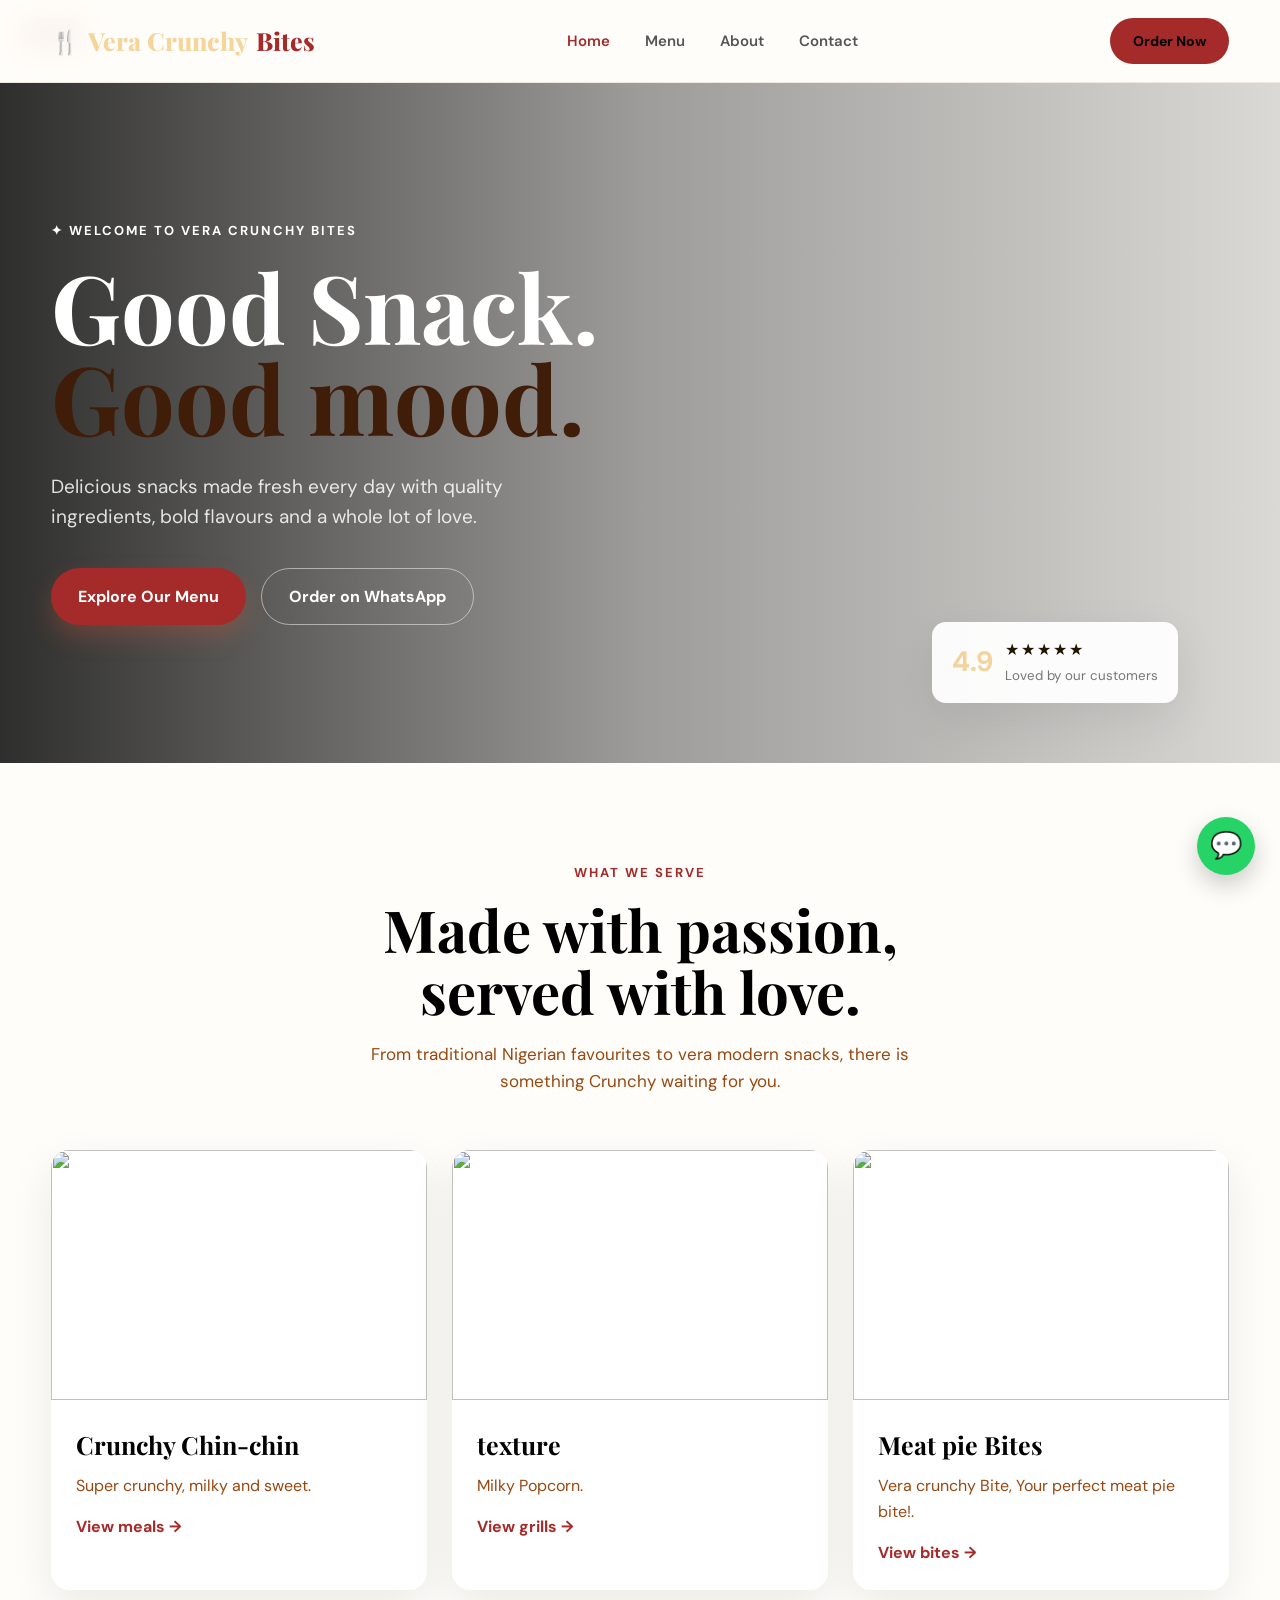
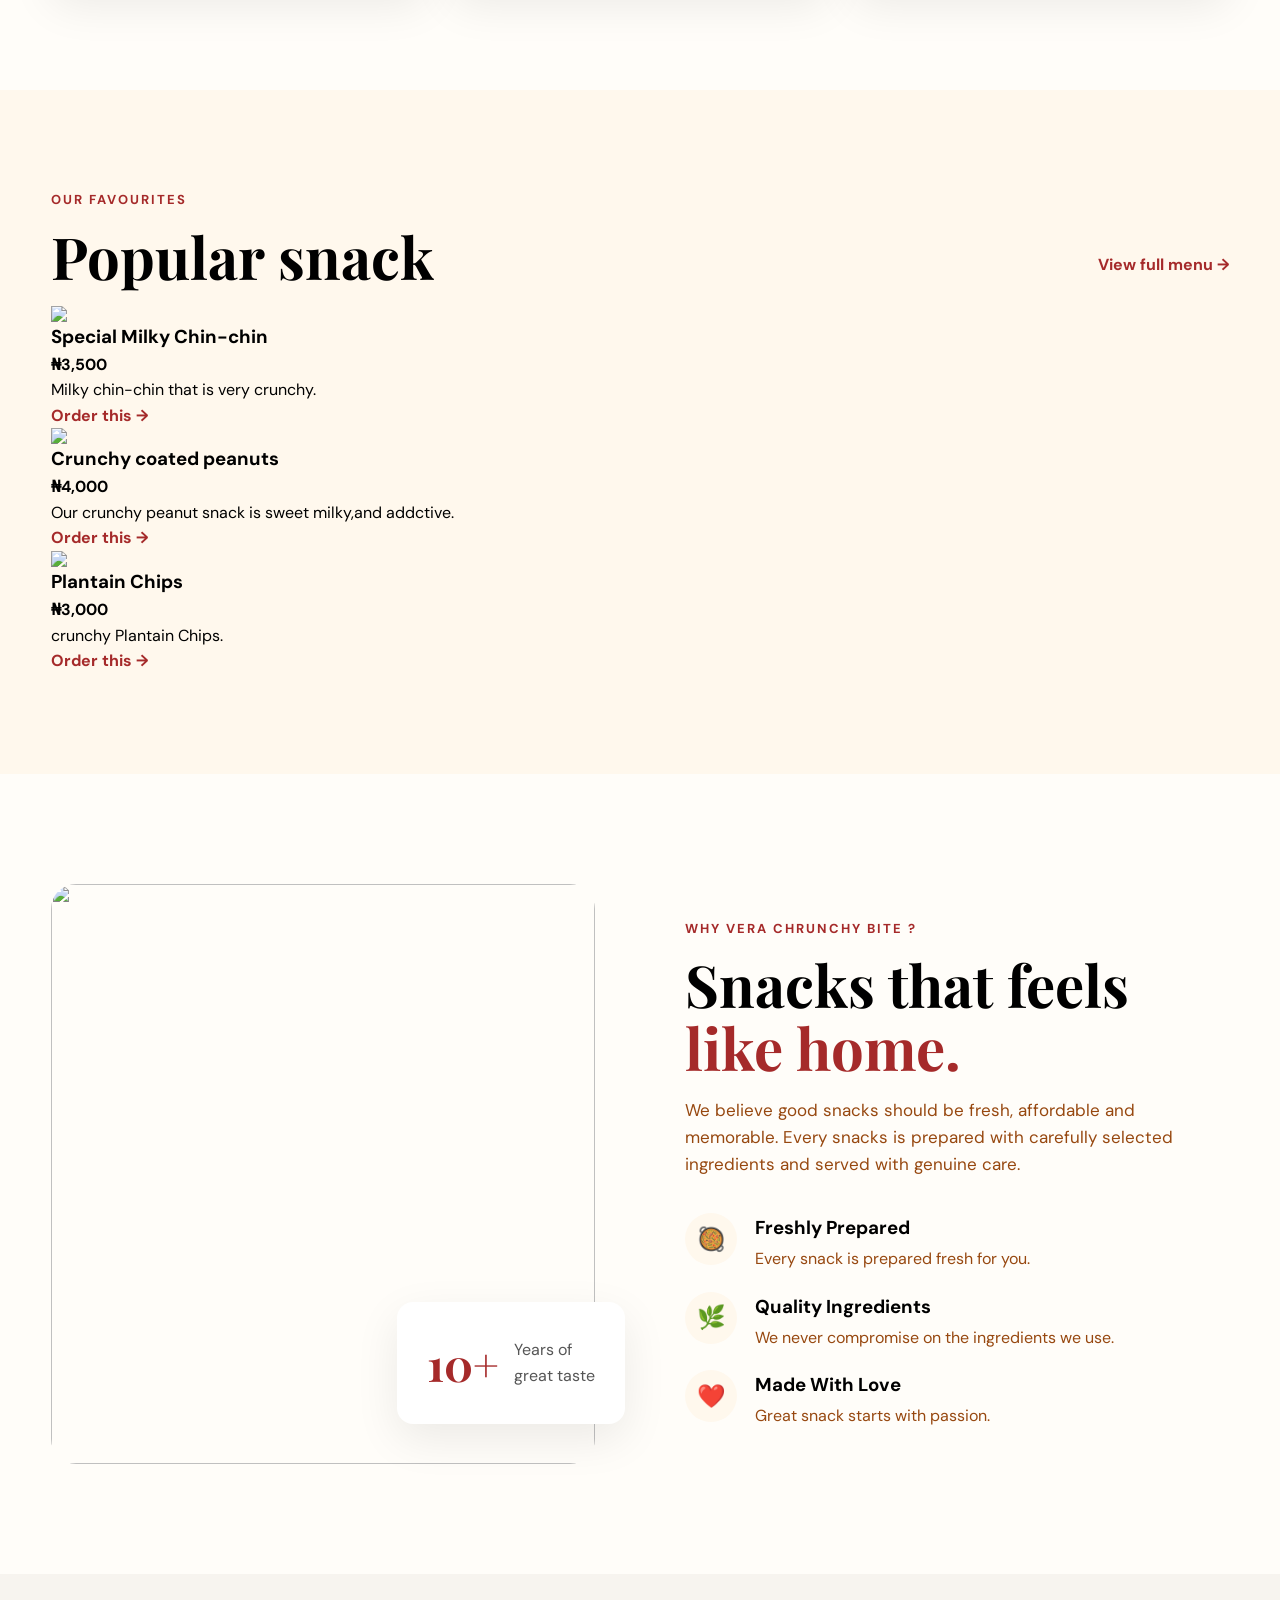
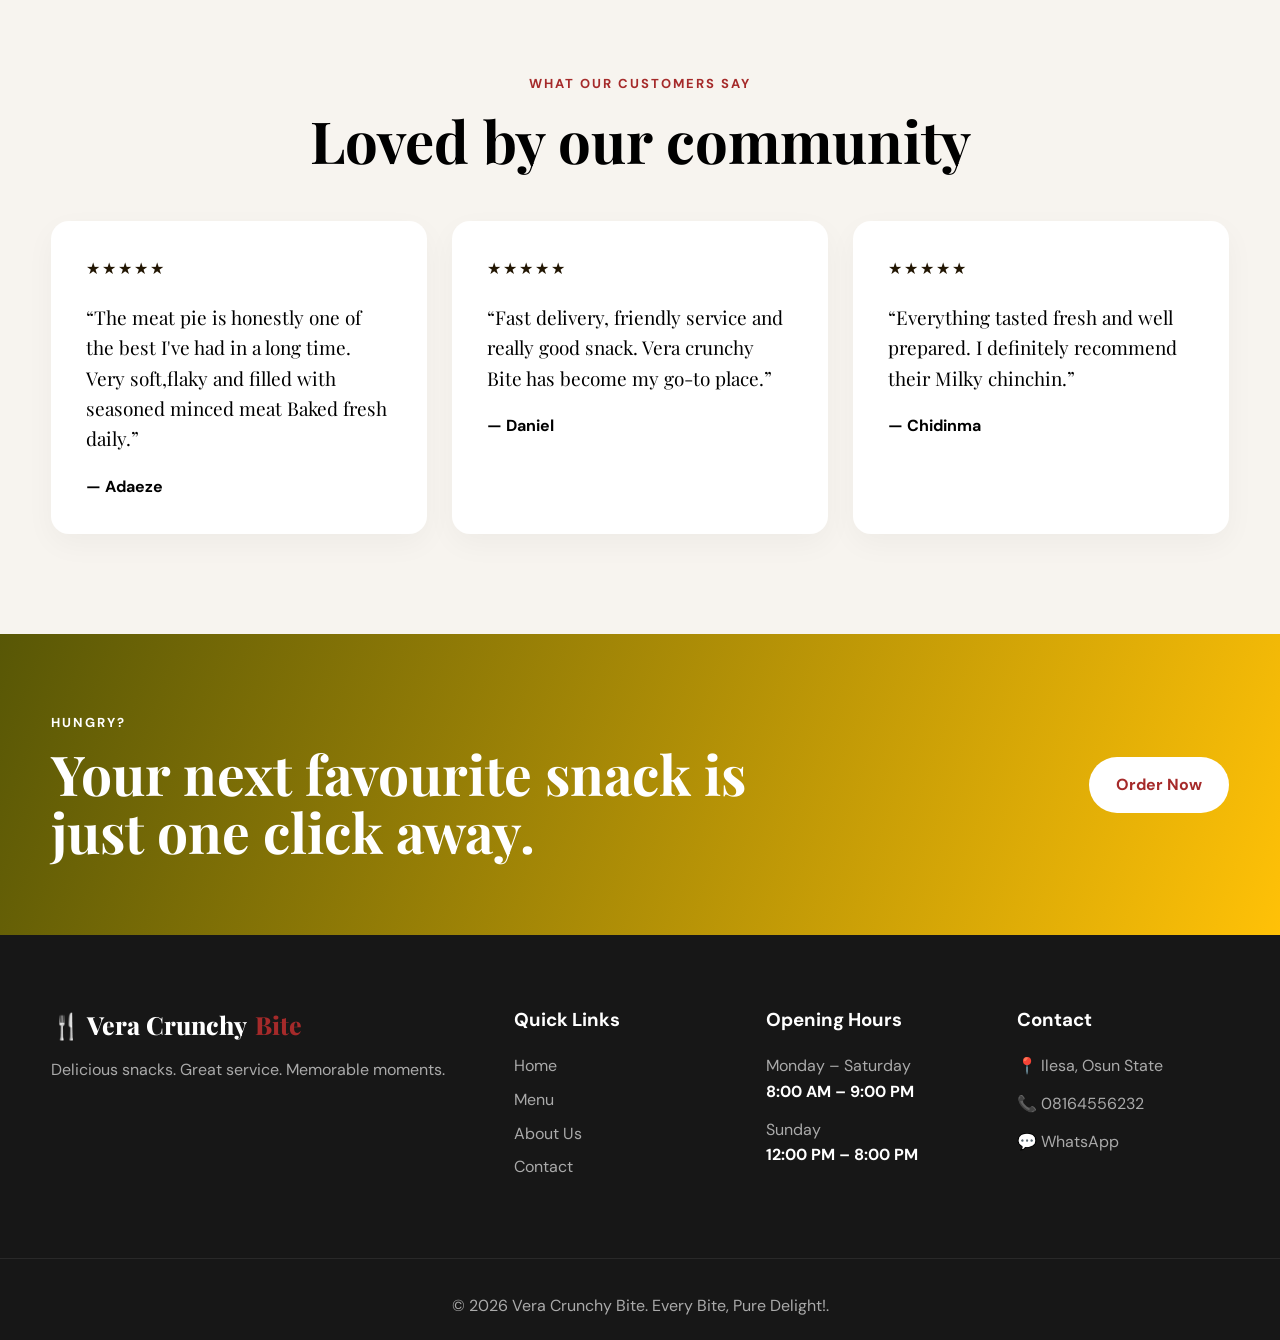
==== index.html @ b8d653b5 "Add files via upload" ====
<!DOCTYPE html>
<html lang="en">
<head>
    <meta charset="UTF-8">
    <meta name="viewport" content="width=device-width, initial-scale=1.0">
    <title>Vera Crunchy Bite | Fresh. Delicious. Local.</title>
    <link rel="preconnect" href="https://fonts.googleapis.com">
    <link rel="preconnect" href="https://fonts.gstatic.com" crossorigin>
    <link href="https://fonts.googleapis.com/css2?family=DM+Sans:wght@400;500;600;700&family=Playfair+Display:wght@600;700;800&display=swap" rel="stylesheet">
    <link rel="stylesheet" href="style.css">
</head>
<body>
<!-- ================= NAVBAR ================= -->
<header class="navbar">
    <div class="container nav-wrapper">
        <a href="index.html" class="logo">
            <span class="logo-icon">🍴</span>
                Vera Crunchy<span>Bites</span>
        </a>
        <nav class="nav-links">
            <a href="index.html" class="active">Home</a>
            <a href="menu.html">Menu</a>
            <a href="about.html">About</a>
            <a href="contact.html">Contact</a>
        </nav>
        <a href="https://wa.me/2348164556232" class="nav-order">
            Order Now
        </a>
        <button class="menu-toggle" id="menuToggle">
            ☰
        </button>
    </div>
</header>
<!-- ================= HERO ================= -->
<section class="hero">
    <div class="hero-overlay"></div>
    <div class="container hero-content">
        <div class="hero-text">
            <div class="small-label">
                ✦ WELCOME TO  VERA CRUNCHY BITES
            </div>
            <h1>
                Good Snack.
                <br>
                <span>Good mood.</span>
            </h1>
            <p>
                Delicious snacks made fresh every day with quality
                ingredients, bold flavours and a whole lot of love.
            </p>
            <div class="hero-buttons">
                <a href="menu.html" class="btn btn-primary">
                    Explore Our Menu
                </a>
                <a href="https://wa.me/+2348164556232" class="btn btn-outline">
                    Order on WhatsApp
                </a>
            </div>
        </div>
    </div>
    <div class="hero-badge">
        <strong>4.9</strong>
        <div>
            <div class="stars">★★★★★</div>
            <small>Loved by our customers</small>
        </div>
    </div>
</section>
<!-- ================= INTRO ================= -->
<section class="section intro">
    <div class="container">
        <div class="section-heading center">
            <span>WHAT WE SERVE</span>
            <h2>
                Made with passion,
                <br>
                served with love.
            </h2>
            <p>
                From traditional Nigerian favourites to vera modern
                snacks, there is something Crunchy waiting for you.
            </p>
        </div>
        <div class="food-categories">
            <div class="category-card">
                <div class="category-image">
                    <img src="vera image/chin-chin image.png">
                </div>
                <div class="category-content">
                    <h3>Crunchy Chin-chin</h3>
                    <p>Super crunchy, milky and sweet.</p>
                    <a href="menu.html">View meals →</a>
                </div>
            </div>
            <div class="category-card">
                <div class="category-image">
                    <img src="vera image/popcorn image.png">
                </div>
                <div class="category-content">
                    <h3>texture</h3>
                    <p> Milky Popcorn.</p>
                    <a href="menu.html">View grills →</a>
                </div>
            </div>
            <div class="category-card">
                <div class="category-image">
                    <img src="vera image/meat pie image.jpg">
                </div>
                <div class="category-content">
                    <h3>Meat pie Bites</h3>
                    <p>Vera crunchy Bite, Your perfect meat pie bite!.</p>
                    <a href="menu.html">View bites →</a>
                </div>
            </div>
        </div
    </div>
</section>
<!-- ================= POPULAR ================= -->
<section class="section popular">
    <div class="container">
        <div class="section-heading">
            <span>OUR FAVOURITES</span>
            <h2>Popular snack</h2>
            <a href="menu.html" class="view-menu">
                View full menu →
            </a>
        </div>
        <div class="snack-grid">
            <article class="snack-card">
                <div class="snack-image">
                    <img src="vera image/chin-chin image.png">
                    <span class="popular-tag">
                        Popular
                    </span>
                </div>
                <div class="snack-info">
                    <div class="snack-title">
                        <h3>Special Milky Chin-chin</h3>
                        <strong>₦3,500</strong>
                    </div>
                    <p>
                        Milky chin-chin that is very crunchy.
                    </p>
                    <a href="https://wa.me/2348164556232?text=Hello%20Tasty%20Bites,%20I%20want%20to%20order%20Special%20Jollof%20Rice."
                       class="order-link">
                        Order this →
                    </a>
                </div>
            </article>
            <article class="snack-card">
                <div class="snack-image">
                    <img src="vera image/peanut Burger.png">
                </div>
                <div class="snack-info">
                    <div class="snack-title">
                        <h3>Crunchy coated peanuts</h3>
                        <strong>₦4,000</strong>
                    </div>
                    <p>
                        Our crunchy peanut snack is sweet
                         milky,and addctive.
                    </p>
                    <a href="https://wa.me/2348164556232?text=Hello%20Tasty%20Bites,%20I%20want%20to%20order%20Grilled%20Chicken."
                       class="order-link">
                        Order this →
                    </a>
                </div>
            </article>
            <article class="snack-card">
                <div class="snack-image">
                    <img src="vera image/plantain chips image.png">
                </div>
                <div class="snack-info">
                    <div class="snack-title">
                     <h3>Plantain Chips</h3>
                        <strong>₦3,000</strong>
                    </div>
                    <p>
                         crunchy Plantain Chips.
                    </p>
                    <a href="https://wa.me/2348164556232?text=Hello%20Tasty%20Bites,%20I%20want%20to%20order%20a%20Classic%20Burger."
                       class="order-link">
                        Order this →
                    </a>
                </div>
            </article>
        </div>
    </div>
</section>
<!-- ================= WHY US ================= -->
<section class="why-us">
    <div class="container why-grid">
        <div class="why-image">
            <img src="vera image/Small chops.png">
            <div class="experience-card">
                <strong>10+</strong>
                <span>
                    Years of<br>
                    great taste
                </span>
            </div>
        </div>
        <div class="why-content">
            <span class="eyebrow">
                WHY VERA CHRUNCHY BITE ?
            </span>
            <h2>
                Snacks that feels
                <span>like home.</span>
            </h2>
            <p>
                We believe good snacks should be fresh, affordable and
                memorable. Every snacks is prepared with carefully
                selected ingredients and served with genuine care.
            </p>
            <div class="features">
                <div class="feature">
                    <div class="feature-icon">🥘</div>
                    <div>
                        <h3>Freshly Prepared</h3>
                        <p>Every snack is prepared fresh for you.</p>
                    </div>
                </div>
                <div class="feature">
                    <div class="feature-icon">🌿</div>
                    <div>
                        <h3>Quality Ingredients</h3>
                        <p>We never compromise on the ingredients we use.</p>
                    </div>
                </div>
                <div class="feature">
                    <div class="feature-icon">❤️</div>
                    <div>
                        <h3>Made With Love</h3>
                        <p>Great snack starts with passion.</p>
                    </div>
                </div>
            </div>
        </div>
    </div>
</section>
<!-- ================= TESTIMONIAL ================= -->
<section class="section testimonial-section">
    <div class="container">
        <div class="section-heading center">
            <span>WHAT OUR CUSTOMERS SAY</span>
            <h2>Loved by our community</h2>
        </div>
        <div class="testimonial-grid">
            <div class="testimonial">
                <div class="stars">★★★★★</div>
                <p>
                    “The meat pie is honestly one of the best I've
                    had in a long time. Very soft,flaky and filled 
                    with seasoned minced meat Baked fresh daily.”
                </p>
                <strong>— Adaeze</strong>
            </div>
            <div class="testimonial">
                <div class="stars">★★★★★</div>
                <p>
                    “Fast delivery, friendly service and really good
                    snack. Vera crunchy Bite has become my go-to place.”
                </p>
                <strong>— Daniel</strong>
            </div>
            <div class="testimonial">
                <div class="stars">★★★★★</div>
                <p>
                    “Everything tasted fresh and well prepared. I
                    definitely recommend their Milky chinchin.”
                </p>
                <strong>— Chidinma</strong>
            </div>
        </div>
    </div>
</section>
<!-- ================= CTA ================= -->
<section class="cta">
    <div class="container cta-content">
        <div>
            <span>HUNGRY?</span>
            <h2>
                Your next favourite snack
                is just one click away.
            </h2>
        </div>
        <a href="https://wa.me/2348164556232" class="btn btn-white">
            Order Now
        </a>
    </div>
</section>
<!-- ================= FOOTER ================= -->
<footer>
    <div class="container footer-grid">
        <div>
            <a href="index.html" class="logo footer-logo">
                🍴 Vera Crunchy<span>Bite</span>
            </a>
            <p>
                Delicious snacks. Great service.
                Memorable moments.
            </p>
        </div>
        <div>
            <h3>Quick Links</h3>
            <a href="index.html">Home</a>
            <a href="menu.html">Menu</a>
            <a href="about.html">About Us</a>
            <a href="contact.html">Contact</a>
        </div>
        <div>
            <h3>Opening Hours</h3>
            <p>Monday – Saturday</p>
            <strong>8:00 AM – 9:00 PM</strong>
            <p>Sunday</p>
            <strong>12:00 PM – 8:00 PM</strong>
        </div>
        <div>
            <h3>Contact</h3>
            <p>📍 Ilesa, Osun State</p>
            <p>📞 08164556232</p>
            <p>💬 WhatsApp</p>
        </div>
    </div>
    <div class="footer-bottom">
        <p>
            © 2026 Vera Crunchy Bite. Every Bite, Pure Delight!.
        </p>
    </div>
</footer>
<a href="https://wa.me/+2348164556232"
   class="whatsapp">
    💬
</a>
<script src="script.js"></script>
</body>
</html>
---- style.css ----
/* =====================================================
   RESET
===================================================== */
* {
    margin: 0;
    padding: 0;
    box-sizing: border-box;
}
html {
    scroll-behavior: smooth;
}
body {
    font-family: "DM Sans", sans-serif;
    color: black;
    background: #fffdf9;
    line-height: 1.6;
}
img {
    width: 100%;
    display: block;
    object-fit: cover;
}
a {
    text-decoration: none;
    color: inherit;
}
button,
input,
textarea {
    font-family: inherit;
}
/* =====================================================
   VARIABLES
===================================================== */
:root {
    --primary: brown;
    --primary-dark:  black;
    --cream: #fff8ed;
    --dark: #e6950b63;
    --gray: #974810;
    --light-gray: #f3f0eb;
    --white: #ffffff;
    --shadow:
        0 15px 45px rgba(0, 0, 0, 0.08);
    --radius: 18px;
}
/* =====================================================
   GENERAL
===================================================== */
.container {
    width: min(1180px, 92%);
    margin: auto;
}
.section {
    padding: 100px 0;
}
.center {
    text-align: center;
}
.eyebrow,
.section-heading > span {
    display: block;
    color: var(--primary);
    font-size: 13px;
    font-weight: 700;
    letter-spacing: 2px;
    margin-bottom: 14px;
}
.section-heading h2,
.why-content h2,
.story-content h2,
.contact-info h2 {
    font-family: "Playfair Display", serif;
    font-size: clamp(38px, 5vw, 58px);
    line-height: 1.08;
    margin-bottom: 18px;
}
.section-heading p {
    max-width: 620px;
    margin: auto;
    color: var(--gray);
    font-size: 17px;
}
/* =====================================================
   NAVBAR
===================================================== */
.navbar {
    position: sticky;
    top: 0;
    z-index: 1000;
    background: rgba(255, 253, 249, 0.95);
    backdrop-filter: blur(15px);
    border-bottom: 1px solid #eee8df;
}
.nav-wrapper {
    height: 82px;
    display: flex;
   align-items: center;
    justify-content: space-between;
}
.logo {
    font-family: "Playfair Display", serif;
    font-size: 25px;
    font-weight: 800;
    color: var(--dark);
    display: flex;
    align-items: center;
    gap: 8px;
}
.logo span {
    color: var(--primary);
}
.logo-icon {
    font-size: 23px;
}
.nav-links {
    display: flex;
    gap: 35px;
}
.nav-links a {
    font-size: 15px;
    font-weight: 600;
    color: #555;
    transition: 0.3s;
}
.nav-links a:hover,
.nav-links a.active {
    color: var(--primary);
}
.nav-order {
    background: var(--primary);
    color:black(27, 141, 27);
    padding: 12px 23px;
    border-radius: 50px;
    font-weight: 700;
    font-size: 14px;
    transition: 0.3s;
}
.nav-order:hover {
    background: var(--primary-dark);
    transform: translateY(-2px);
}
.menu-toggle {
    display: none;
    border: none;
    background: none;
    font-size: 28px;
    cursor: pointer;
}
/* =====================================================
   BUTTONS
===================================================== */
.btn {
    display: inline-flex;
    align-items: center;
    justify-content: center;
    padding: 15px 27px;
    border-radius: 50px;
    font-weight: 700;

    transition: 0.3s;
}
.btn-primary {
    background: var(--primary);
    color: white;
    box-shadow:
        0 12px 25px rgba(228, 87, 46, 0.25);
}
.btn-primary:hover {
    background: var(--primary-dark);
   transform: translateY(-3px);
}
.btn-outline {
    border: 1px solid rgba(255, 255, 255, 0.5);
    color: white;
    backdrop-filter: blur(10px);
}
.btn-outline:hover {
    background: white;
    color: var(--dark);
}
.btn-white {
    background: white;
    color: var(--primary);
}
.btn-white:hover {
    transform: translateY(-3px);
}
/* =====================================================
   HERO
===================================================== */
.hero {
    min-height: 680px;
    position: relative;
    background:
        url("vera image/Snack IMG-20261015-WA0088.jpg")
        center/cover;
    display: flex;
    align-items: center;
    color: white;
}
.hero-overlay {
    position: absolute;
    inset: 0;
    background:
        linear-gradient(
            90deg,
            rgba(10, 10, 10, 0.85),
            rgba(10,10,10,0.4),
            rgba(10,10,10,0.15)
        );
}
.hero-content {
    position: relative;
    z-index: 2;
}
.hero-text {
    max-width: 650px;
}
.small-label {
    font-size: 13px;
    font-weight: 700;
    letter-spacing: 2px;
    margin-bottom: 20px;
}
.hero h1 {
    font-family: "Playfair Display", erif;
    font-size: clamp(55px, 8vw, 95px);
    line-height: 0.95;
    margin-bottom: 30px;
}
.hero h1 span {
    color: #3f1d08;
}
.hero p {
    max-width: 540px;
    font-size: 19px;
    color: rgba(255,255,255,0.85);
    margin-bottom: 35px;
}
.hero-buttons {
    display: flex;
    gap: 15px;
    flex-wrap: wrap;
}
.hero-badge {
    position: absolute;
    z-index: 3;
    right: 8%;
    bottom: 60px;
    display: flex;
    align-items: center;
    gap: 12px;
    background: rgba(255,255,255,0.95);
    color: var(--dark);
    padding: 15px 20px;
    border-radius: 14px;
    box-shadow: var(--shadow);
}
.hero-badge strong {
    font-size: 28px;
}
.hero-badge small {
    color: #777;
}
.stars {
    color: #221603;
    letter-spacing: 2px;
}
/* =====================================================
   FOOD CATEGORIES
===================================================== */
.food-categories {
    display: grid;
    grid-template-columns:
        repeat(3, 1fr);
    gap: 25px;
   margin-top: 55px;
}
.category-card {
    background: white;
    border-radius: var(--radius);
    overflow: hidden;
    box-shadow: var(--shadow);
    transition: 0.4s;
}
.category-card:hover {
    transform: translateY(-8px);
    box-shadow:
        0 25px 55px rgba(0, 0, 0, 0.12);
}
.category-image {
    height: 250px;
    overflow: hidden;
}
.category-image img {
    height: 100%;
    transition: 0.5s;
}
.category-card:hover img {
    transform: scale(1.07);
}
.category-content {
    padding: 25px;
}
.category-content h3 {
    font-family: "Playfair Display", serif;
    font-size: 25px;
}
.category-content p {
    color: var(--gray);
    margin: 8px 0 15px;
}
.category-content a {
    color: var(--primary);
    font-weight: 700;
}
/* =====================================================
   POPULAR FOOD
===================================================== */
.popular {
    background: var(--cream);
}
.section-heading {
    position: relative;
}
.view-menu {
    position: absolute;
    right: 0;
    bottom: 10px;
    color: var(--primary);
    font-weight: 700;
}
.food-grid {
    display: grid;
    grid-template-columns:
        repeat(3, 1fr);
    gap: 25px;
    margin-top: 50px;
}
.food-card {
    background: white;
    border-radius: var(--radius);
    overflow: hidden;
    box-shadow: 0 10px 30px rgba(0,0,0,0.05);
}
.food-image {
    height: 260px;
    position: relative;
    overflow: hidden;
}
.food-image img {
    height: 100%;
    transition: 0.5s;
}
.food-card:hover .food-image img {
    transform: scale(1.06);
}
.popular-tag {
    position: absolute;
    top: 18px;
    left: 18px;
    background: var(--primary);
    color: white;
    padding: 7px 13px;
    border-radius: 50px;
    font-size: 12px;
    font-weight: 700;
}
.food-info {
    padding: 25px;
}
.food-title {
    display: flex;
    justify-content: space-between;
    gap: 15px;
}
.food-title h3 {
    font-family: "Playfair Display", serif;
    font-size: 23px;
}
.food-title strong {
    color: var(--primary);
   white-space: nowrap;
} 
.food-info p {
    color: var(--gray);
    margin: 10px 0 18px;
}
.order-link {
    color: var(--primary);
    font-weight: 700;
}
/* =====================================================
   WHY US
===================================================== */
.why-us {
    padding: 110px 0;
}
.why-grid {
    display: grid;
    grid-template-columns: 1fr 1fr;
    gap: 90px;
    align-items: center;
}
.why-image {
    position: relative;
}
.why-image img {
    height: 580px;
    border-radius: 25px;
}
.experience-card {
    position: absolute;
    right: -30px;
    bottom: 40px;
    background: white;
    padding: 25px 30px;
    border-radius: 16px;
    box-shadow: var(--shadow);
    display: flex;
    align-items: center;
    gap: 15px;
}
.experience-card strong {
    font-family: "Playfair Display", serif;
    color: var(--primary);
    font-size: 45px;
}
.experience-card span {
    color: #555;
}
.why-content h2 span {
    color: var(--primary);
}
.why-content > p {
    color: var(--gray);
    font-size: 17px;
    margin-bottom: 35px;
}
.features {
    display: grid;
    gap: 20px;
}
.feature {
    display: flex;
    gap: 18px;
    align-items: flex-start;
}
.feature-icon {
    min-width: 52px;
    height: 52px;
    display: grid;
    place-items: center;
    background: var(--cream);
    border-radius: 50%;
    font-size: 23px;
}
.feature h3 {
    margin-bottom: 3px;
}
.feature p {
    color: var(--gray);
}
/* =====================================================
   TESTIMONIAL
===================================================== */

.testimonial-section {
    background: #f7f4ef;
}
.testimonial-grid {
    display: grid;
    grid-template-columns:
        repeat(3, 1fr);
    gap: 25px;
    margin-top: 50px;
}
.testimonial {
    background: white;
    padding: 35px;
    border-radius: 18px;
    box-shadow: 0 10px 30px rgba(0,0,0,0.04);
}
.testimonial p {
    font-family: "Playfair Display", serif;
    font-size: 19px;
    margin: 20px 0;
}
/* =====================================================
   CTA
===================================================== */
.cta {
    background:
        linear-gradient(
            110deg,
            rgb(88, 87, 6),
            #ffc107
                    );
    color: white;
    padding: 75px 0;
}
.cta-content {
    display: flex;
    justify-content: space-between;
    align-items: center;
    gap: 30px;
}
.cta span {
    font-size: 13px;
    font-weight: 700;
    letter-spacing: 2px;
}
.cta h2 {
    font-family: "Playfair Display", serif;
    font-size: clamp(35px, 5vw, 55px);
    max-width: 700px;
    line-height: 1.05;
    margin-top: 10px;
}
/* =====================================================
   FOOTER
===================================================== */
footer {
    background: #171717;
    color: white;
}
.footer-grid {
    padding: 70px 0;
    display: grid;
    grid-template-columns:
        2fr 1fr 1fr 1fr;
    gap: 40px;
}
.footer-logo {
    color: white;
}
footer p {
    color: #aaa;
    margin-top: 12px;
}
footer h3 {
    margin-bottom: 18px;
}
.footer-grid > div > a:not(.logo) {
    display: block;
    color: #aaa;
    margin: 8px 0;
    transition: 0.3s;
}
.footer-grid > div > a:hover {
    color: white;
}
.footer-bottom {
    border-top: 1px solid #292929;
    text-align: center;
    padding: 22px;
    color: #888;
}
/* =====================================================
   PAGE HERO
===================================================== */
.page-hero {
    min-height: 430px;
    display: flex;
    align-items: center;
    background:
        linear-gradient(
            rgba(0,0,0,0.65),
            rgba(0,0,0,0.65)
        ),
        url("vera image/Snack IMG-20261015-WA0088.jpg")
        center/cover;
    color: white;
}
.page-hero span {
    color: #06072c;
    font-size: 13px;
    letter-spacing: 3px;
    font-weight: 700;
}
.page-hero h1 {
    font-family: "Playfair Display", serif;
    font-size: clamp(50px, 7vw, 80px);
    line-height: 1;
    margin: 15px 0;
}
.page-hero p {
    color: #ddd;
    font-size: 18px;
}
/* =====================================================
   MENU PAGE
===================================================== */
.menu-section {
    background: #fffdf9;
}
.menu-tabs {
    display: flex;
    justify-content: center;
    gap: 10px;
    flex-wrap: wrap;
    margin-bottom: 50px;
}
.filter {
    border: 1px solid #e4ded5;
    background: white;
    padding: 11px 20px;
    border-radius: 50px;
    cursor: pointer;
    font-weight: 600;
    transition: 0.3s;
}
.filter:hover,
.filter.active {
    background: var(--primary);
    border-color: var(--primary);
    color: white;
}
.menu-grid {
    display: grid;
    grid-template-columns:
        repeat(3, 1fr);
    gap: 25px;
}
.menu-card {
    background: white;
    border-radius: 18px;
    overflow: hidden;
    box-shadow: 0 10px 35px rgba(0,0,0,0.06);
    transition: 0.3s;
}
.menu-card:hover {
    transform: translateY(-7px);
}
.menu-card > img {
    height: 240px;
}
.menu-card-content {
    padding: 23px;
}
.menu-category {
    color: var(--primary);
    font-size: 12px;
    font-weight: 700;
    text-transform: uppercase;
    letter-spacing: 1px;
}
.menu-card h3 {
    font-family: "Playfair Display", serif;
    font-size: 23px;
    margin: 7px 0;
}
.menu-card p {
    color: var(--gray);
}
.menu-price {
    display: flex;
    justify-content: space-between;
    align-items: center;
    margin-top: 20px;
}
.menu-price strong {
    color: var(--primary);
    font-size: 19px;
}
.menu-price a {
    width: 38px;
    height: 38px;
    display: grid;
    place-items: center;
    border-radius: 50%;
    background: var(--primary);
    color: white;
    font-size: 24px;
}
/* =====================================================
   ABOUT
===================================================== */
.story-grid {
    display: grid;
    grid-template-columns: 1fr 1fr;
    gap: 80px;
    align-items: center;
}
.story-image img {
    height: 600px;
    border-radius: 25px;
}
.story-content p {
    color: var(--gray);
    margin: 20px 0;
}
.values-section {
    padding: 100px 0;

    background: var(--cream);
}
.values-grid {
    display: grid;
    grid-template-columns:
        repeat(4, 1fr);
    gap: 20px;
    margin-top: 50px;
}
.value-card {
    background: white;
    padding: 30px;
    border-radius: 18px;
}
.value-card > div {
    color: var(--primary);
    font-weight: 800;
    font-size: 14px;
    margin-bottom: 35px;
}
.value-card h3 {
    font-family: "Playfair Display", serif;
    font-size: 25px;
    margin-bottom: 10px;
}
.value-card p {
    color: var(--gray);
}
/* =====================================================
   CONTACT
===================================================== */
.contact-section {
    background: #fffdf9;
}
.contact-grid {
    display: grid;
    grid-template-columns: 0.8fr 1.2fr;
    gap: 90px;
    align-items: start;
}
.contact-info > p {
    color: var(--gray);
    margin-bottom: 35px;
}
.contact-item {
    display: flex;
    gap: 18px;
    margin: 25px 0;
}
.contact-icon {
    min-width: 50px;
    height: 50px;
    display: grid;
    place-items: center;
    background: var(--cream);
    border-radius: 50%;
}
.contact-item p {
    color: var(--gray);
    margin: 3px 0;
}
.contact-form-wrapper {
    background: white;
    padding: 40px;
    border-radius: 20px;
    box-shadow: var(--shadow);
}
.form-row {
    display: grid;
    grid-template-columns: 1fr 1fr;
    gap: 18px;
}
.form-group {
    margin-bottom: 20px;
}
.form-group label {
    display: block;
    font-weight: 700;
    margin-bottom: 8px;
}
.form-group input,
.form-group textarea {
    width: 100%;
    border: 1px solid #e3ddd5;
    background: #fffdf9;
    padding: 14px 16px;
    border-radius: 10px;
    outline: none;
    font-size: 15px;
    transition: 0.3s;
}
.form-group input:focus,
.form-group textarea:focus {
    border-color: var(--primary);
    box-shadow:
        0 0 0 3px rgba(228,87,46,0.1);
}
.form-button {
    border: none;
    cursor: pointer;
}
.map-section {
    padding-bottom: 100px;
}
.map-placeholder {
    min-height: 350px;
    border-radius: 22px;
    background:
        linear-gradient(
            rgba(0,0,0,0.35),
            rgba(0,0,0,0.35)
        ),
        url("vera image/Snack IMG-20261015-WA0088.jpg")
        center/cover;
    display: grid;
    place-items: center;
    text-align: center;
    color: white;
}
.map-placeholder > div {
    background: rgba(0,0,0,0.75);
    padding: 30px 45px;
    border-radius: 15px;
    backdrop-filter: blur(8px);
}
.map-placeholder span {
    font-size: 30px;
}
.map-placeholder h3 {
    font-family: "Playfair Display", serif;
    font-size: 28px;
}
.map-placeholder p {
    margin: 5px 0 15px;
}
.map-placeholder a {
    color: #4d2308;
    font-weight: 700;
}
/* =====================================================
   WHATSAPP
===================================================== */
.whatsapp {
    position: fixed;
    right: 25px;
    bottom: 25px;
    width: 58px;
    height: 58px;
    display: grid;
    place-items: center;
    background: #25D366;
    color: white;
    border-radius: 50%;
    font-size: 26px;
    box-shadow:
        0 10px 25px rgba(0,0,0,0.2);
    z-index: 999;
    transition: 0.3s;
}
.whatsapp:hover {
    transform: scale(1.1);
}
/* =====================================================
   RESPONSIVE
===================================================== */
@media (max-width: 900px) {
    .nav-links,
    .nav-order {
        display: none;
    }
    .menu-toggle {
        display: block;
    }
    .nav-links.show {
        display: flex;
        position: absolute;
        top: 82px;
        left: 0;
        right: 0;
        background: white;
        padding: 25px;
        flex-direction: column;
        gap: 20px;
        box-shadow: var(--shadow);
    }
    .food-categories,
    .food-grid,
    .menu-grid,
    .testimonial-grid {
        grid-template-columns:
            repeat(2, 1fr);
    }
    .why-grid,
    .story-grid,
    .contact-grid {
        grid-template-columns: 1fr;
        gap: 50px;
    }
    .values-grid {
        grid-template-columns:
            repeat(2, 1fr);
    }
    .footer-grid {
        grid-template-columns:
            repeat(2, 1fr);
    }
}
@media (max-width: 600px) {
    .section {
        padding: 70px 0;
    }
    .hero {
        min-height: 620px;
    }
    .hero h1 {
        font-size: 58px;
    }
    .hero p {
        font-size: 16px;
    }
    .hero-badge {
        right: 5%;
        bottom: 25px;
    }
    .food-categories,
    .food-grid,
    .menu-grid,
    .testimonial-grid,
    .values-grid {
        grid-template-columns: 1fr;
    }
    .view-menu {
        position: static;
        display: inline-block;
        margin-top: 10px;
    }
    .why-image img,
    .story-image img {
        height: 400px;
    }
    .experience-card {
        right: 15px;
    }
    .cta-content {
        flex-direction: column;
        align-items: flex-start;
    }
    .footer-grid {
        grid-template-columns: 1fr;
    }
    .form-row {
        grid-template-columns: 1fr;
    }
    .contact-form-wrapper {
        padding: 25px;
    }
    .page-hero {
        min-height: 350px;
    }
}
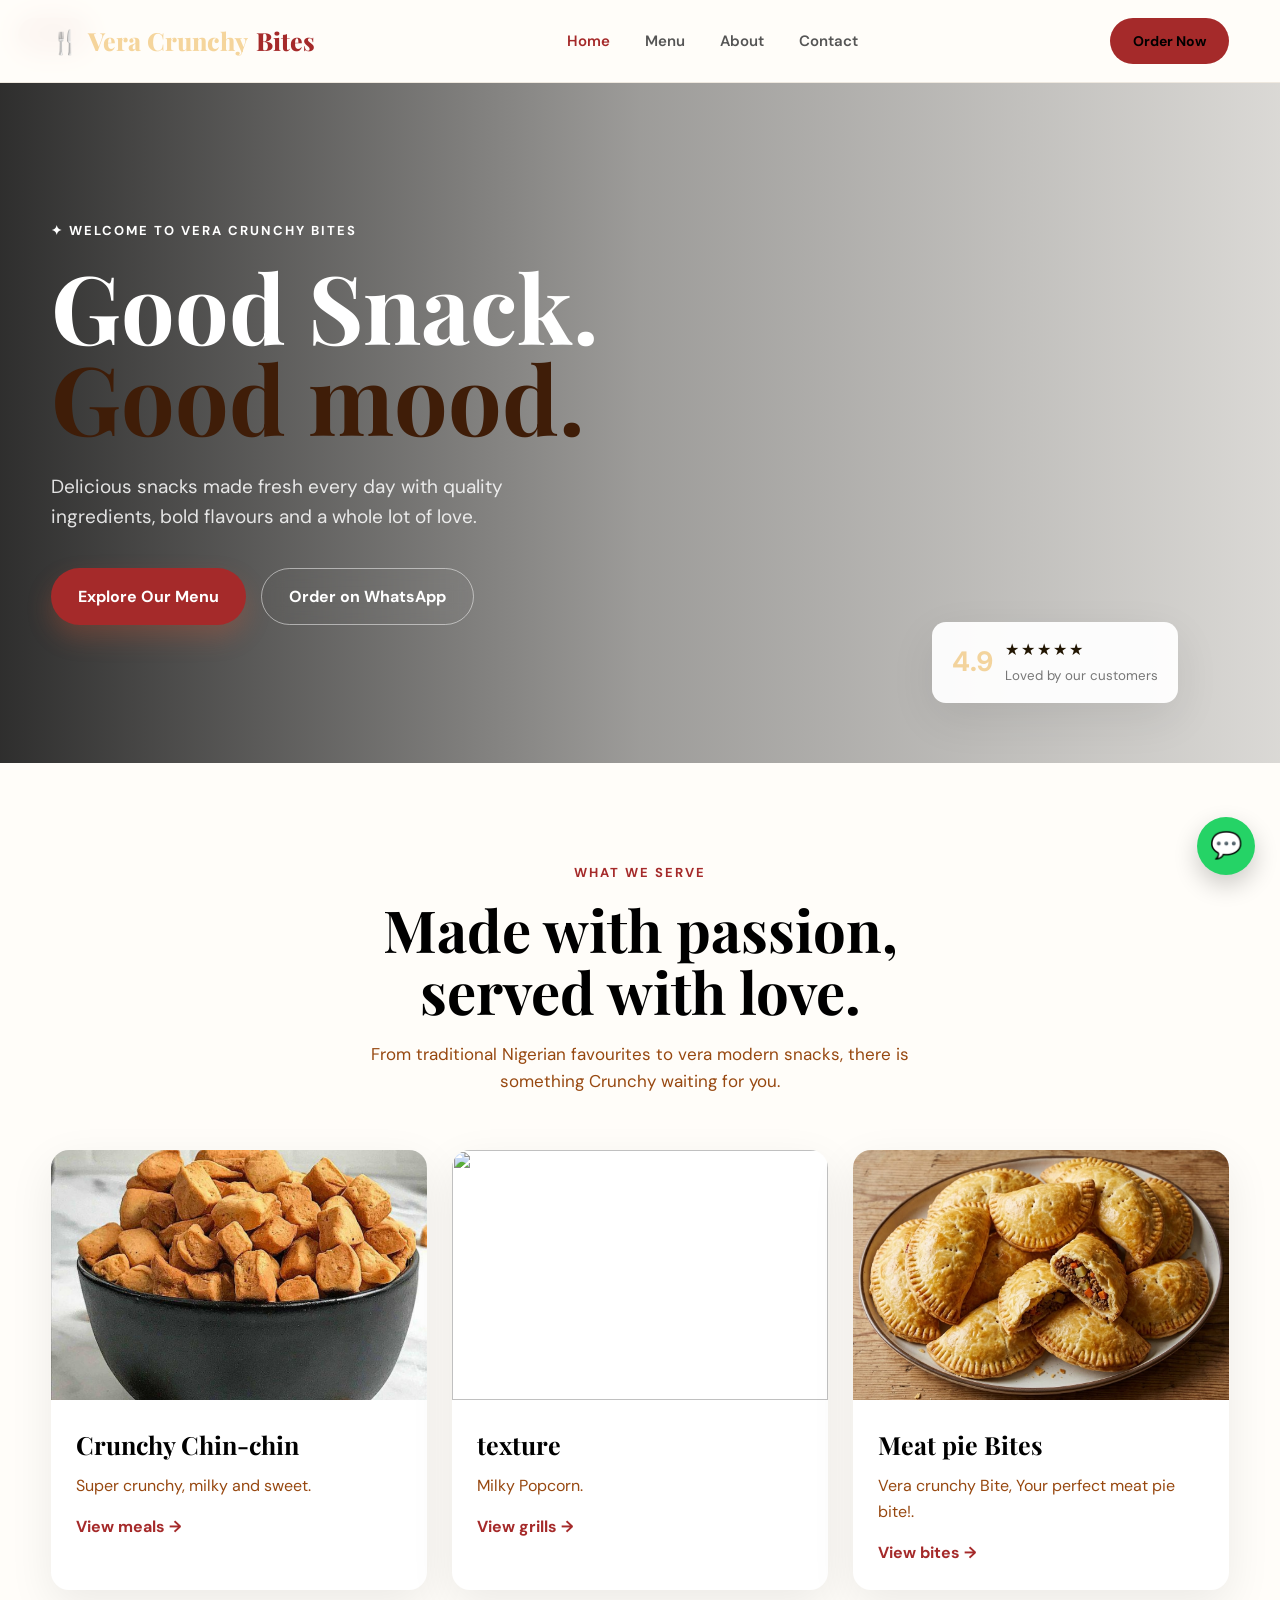
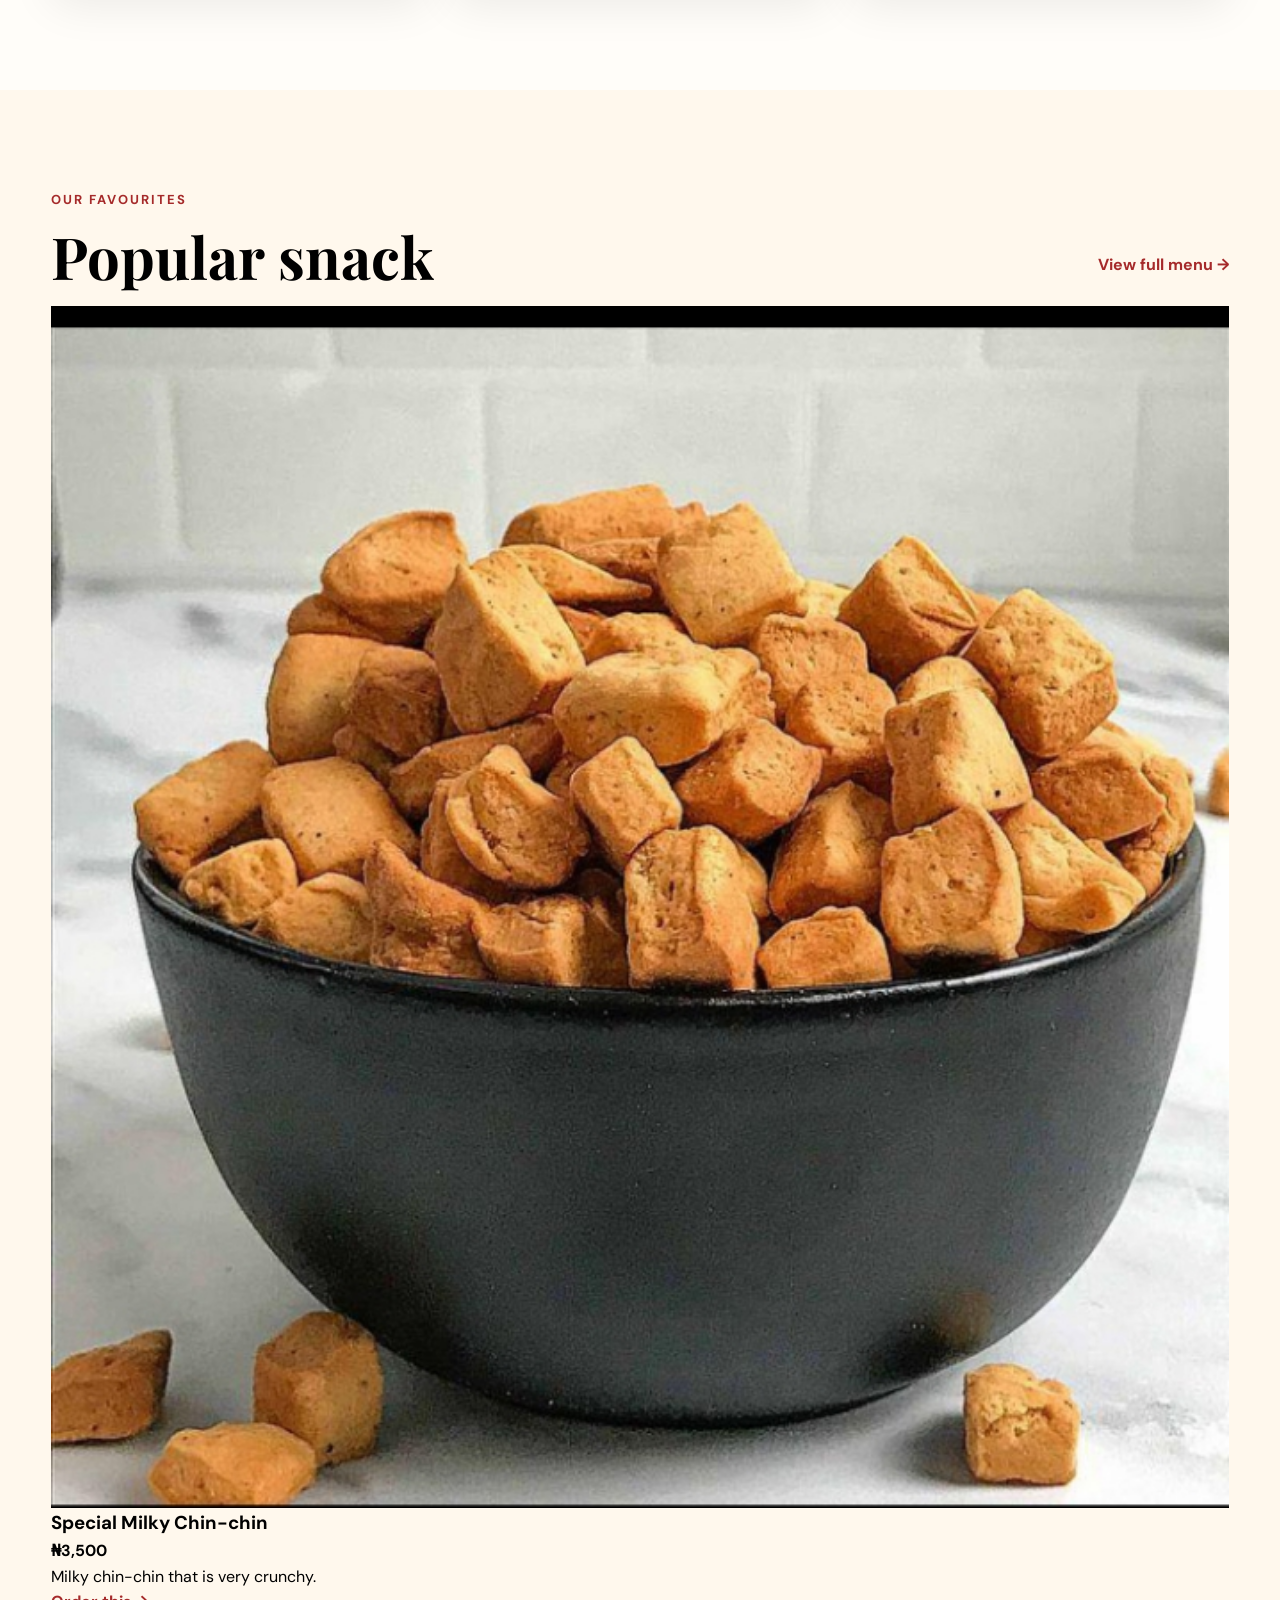
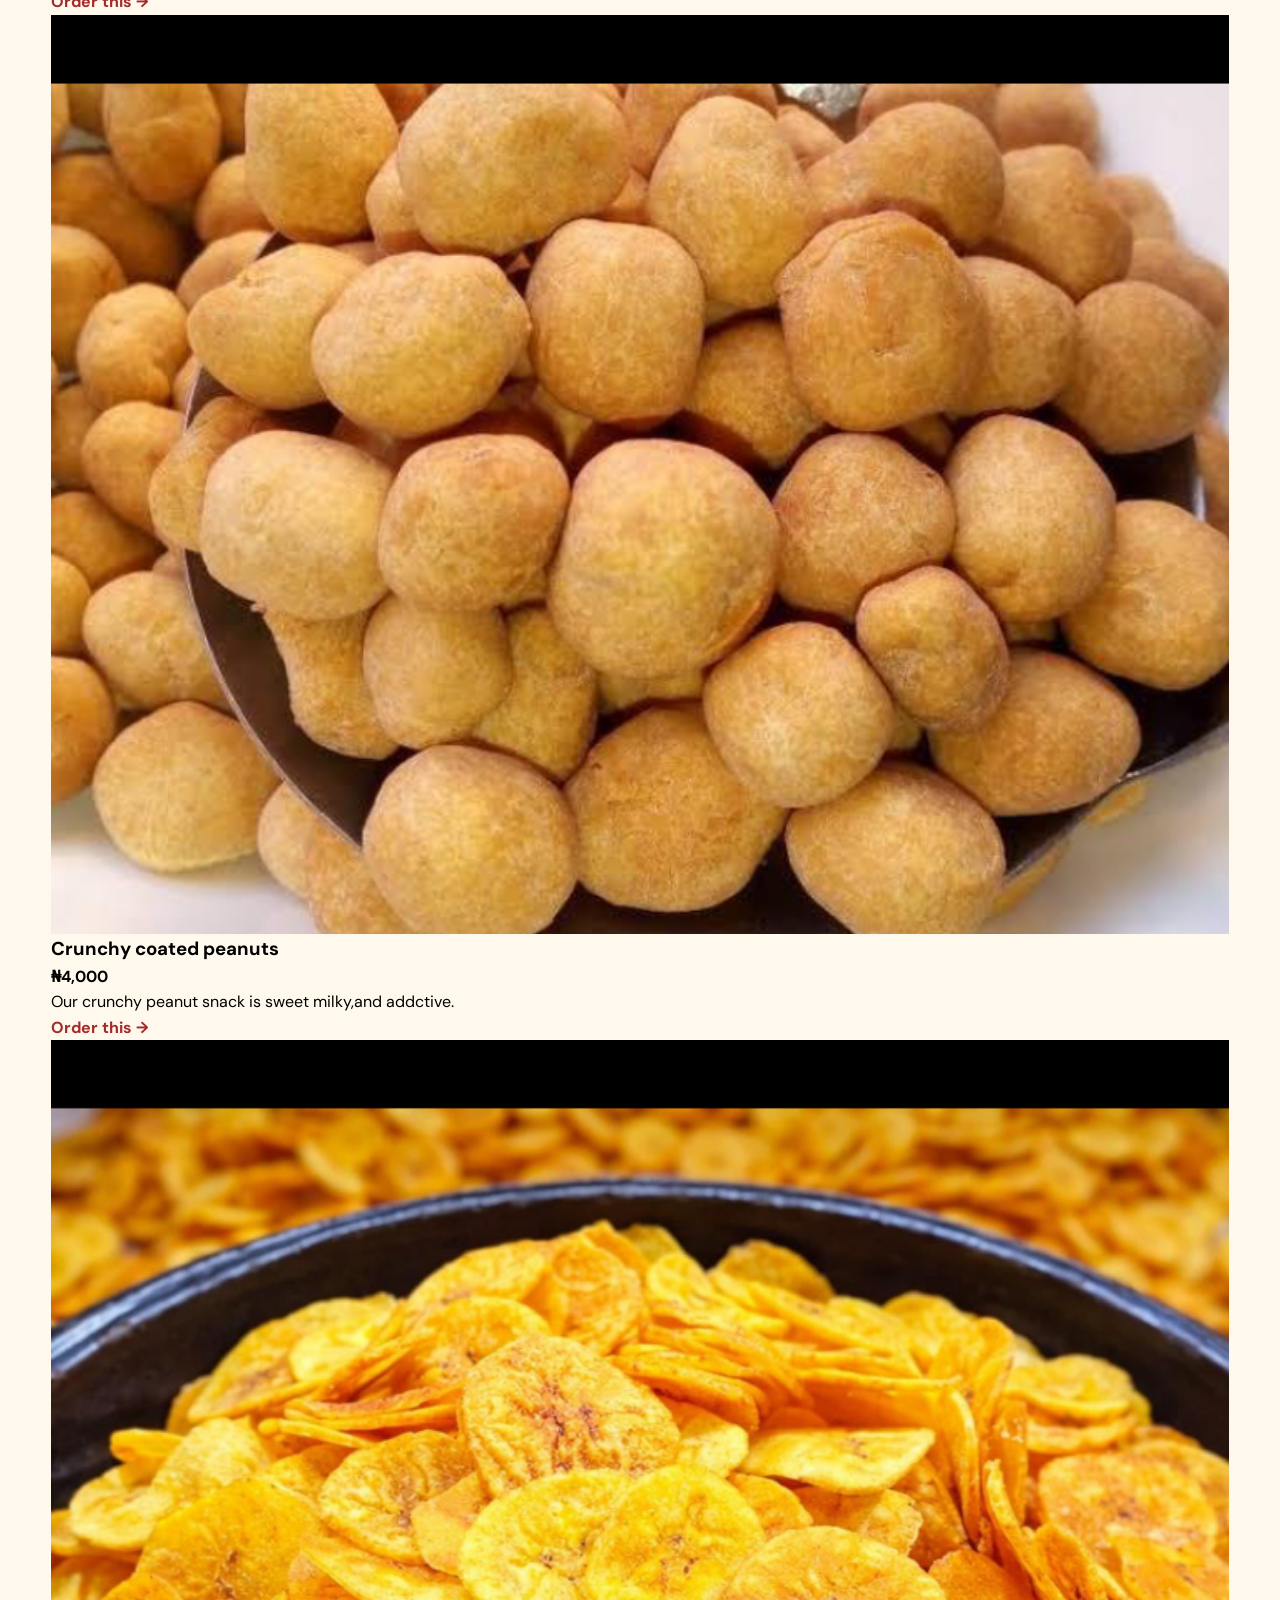
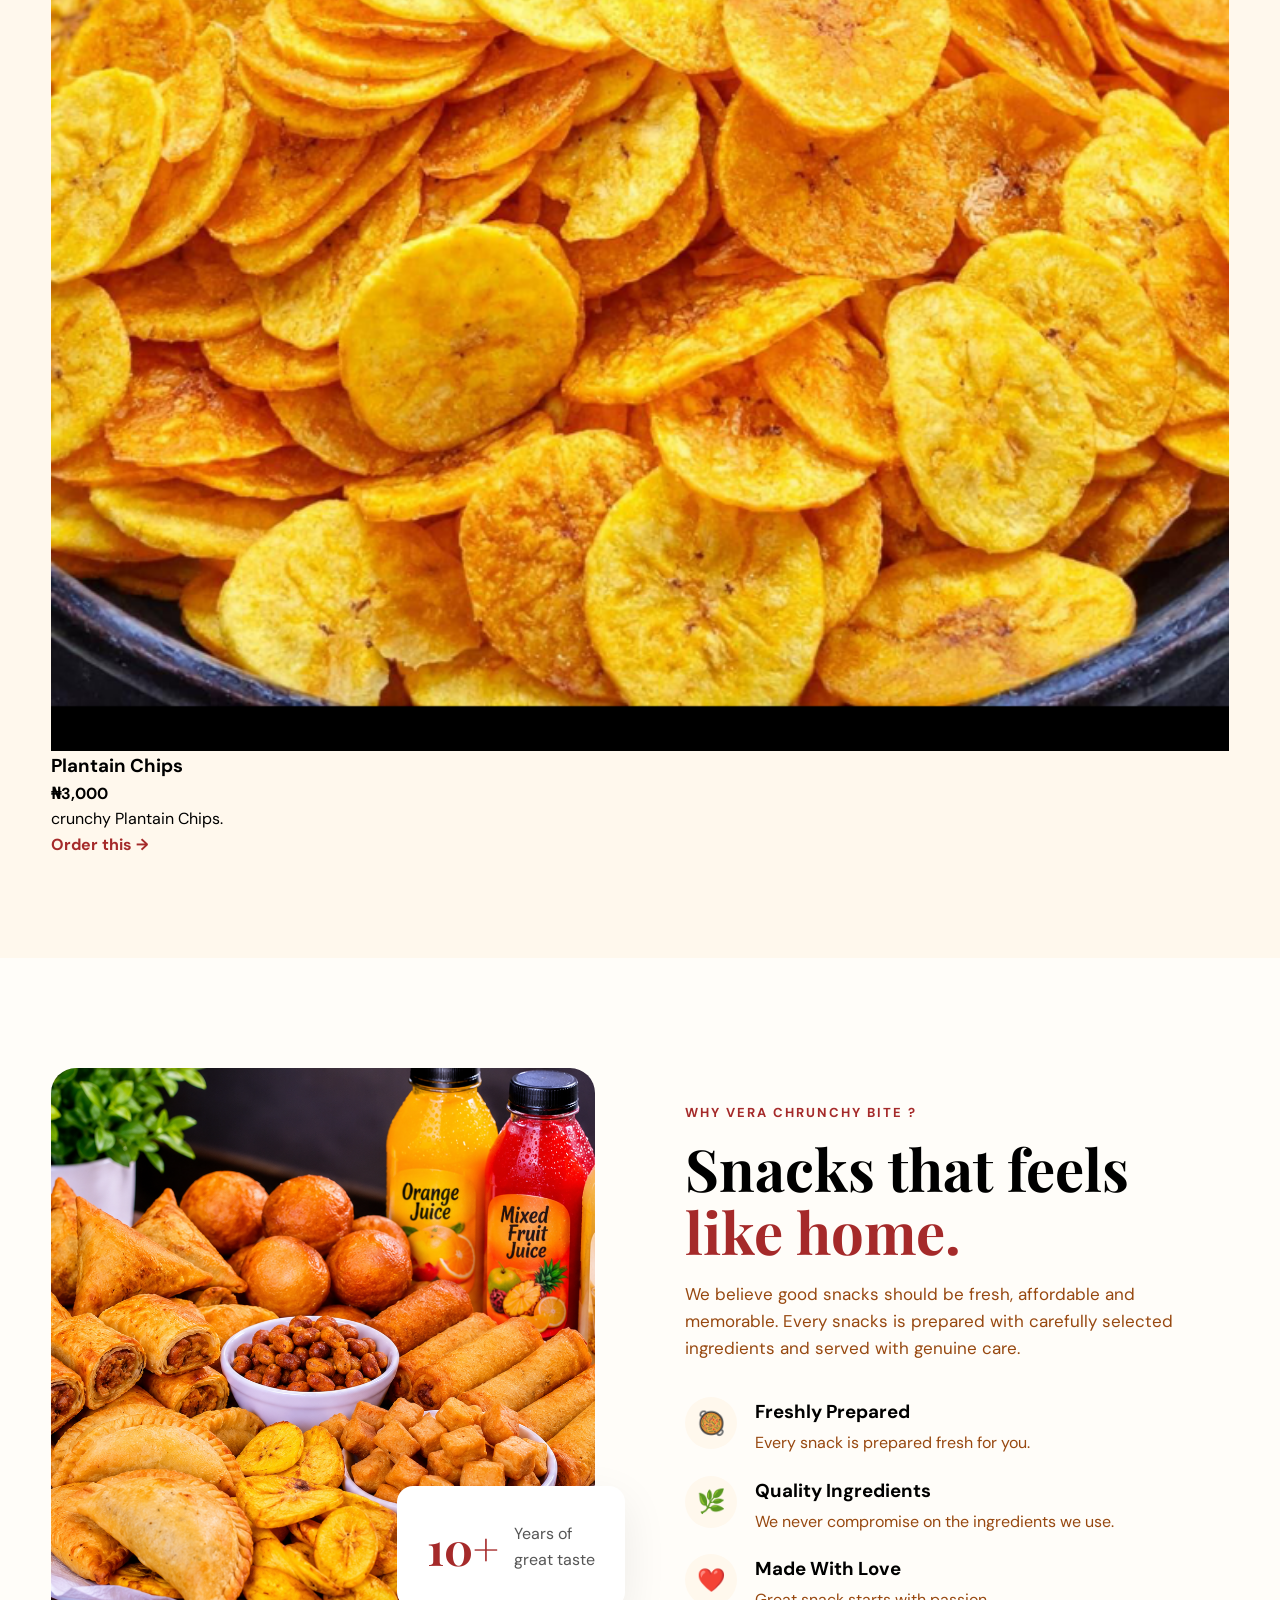
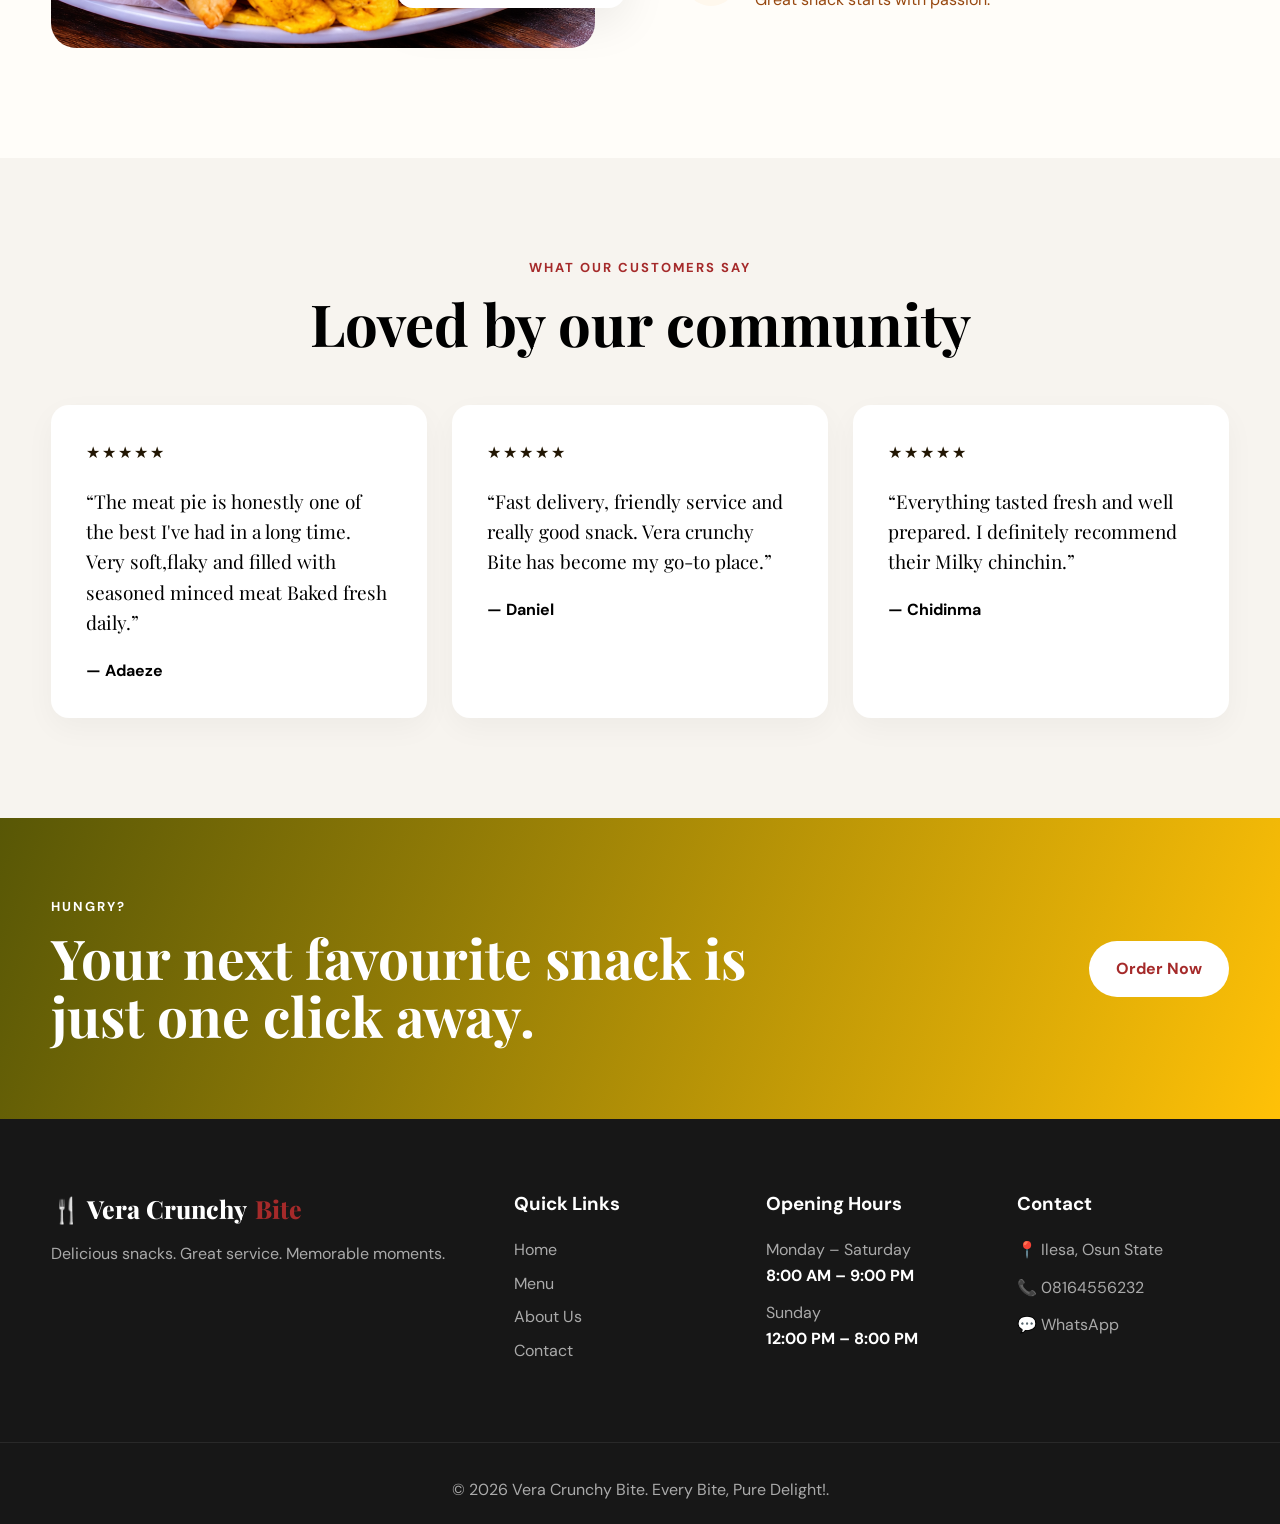
==== commit 81c0da2a: "Fix HTML structure and content" ====
--- a/index.html
+++ b/index.html
@@ -84,7 +84,7 @@
         <div class="food-categories">
             <div class="category-card">
                 <div class="category-image">
-                    <img src="vera image/chin-chin image.png">
+                    <img src="chin-chin image.png">
                 </div>
                 <div class="category-content">
                     <h3>Crunchy Chin-chin</h3>
@@ -94,7 +94,7 @@
             </div>
             <div class="category-card">
                 <div class="category-image">
-                    <img src="vera image/popcorn image.png">
+                    <img src="popcorn image.png">
                 </div>
                 <div class="category-content">
                     <h3>texture</h3>
@@ -104,7 +104,7 @@
             </div>
             <div class="category-card">
                 <div class="category-image">
-                    <img src="vera image/meat pie image.jpg">
+                    <img src="meat pie image.jpg">
                 </div>
                 <div class="category-content">
                     <h3>Meat pie Bites</h3>
@@ -128,7 +128,7 @@
         <div class="snack-grid">
             <article class="snack-card">
                 <div class="snack-image">
-                    <img src="vera image/chin-chin image.png">
+                    <img src="chin-chin image.png">
                     <span class="popular-tag">
                         Popular
                     </span>
@@ -149,7 +149,7 @@
             </article>
             <article class="snack-card">
                 <div class="snack-image">
-                    <img src="vera image/peanut Burger.png">
+                    <img src="peanut Burger.png">
                 </div>
                 <div class="snack-info">
                     <div class="snack-title">
@@ -168,7 +168,7 @@
             </article>
             <article class="snack-card">
                 <div class="snack-image">
-                    <img src="vera image/plantain chips image.png">
+                    <img src="plantain chips image.png">
                 </div>
                 <div class="snack-info">
                     <div class="snack-title">
@@ -191,7 +191,7 @@
 <section class="why-us">
     <div class="container why-grid">
         <div class="why-image">
-            <img src="vera image/Small chops.png">
+            <img src="Small chops.png">
             <div class="experience-card">
                 <strong>10+</strong>
                 <span>
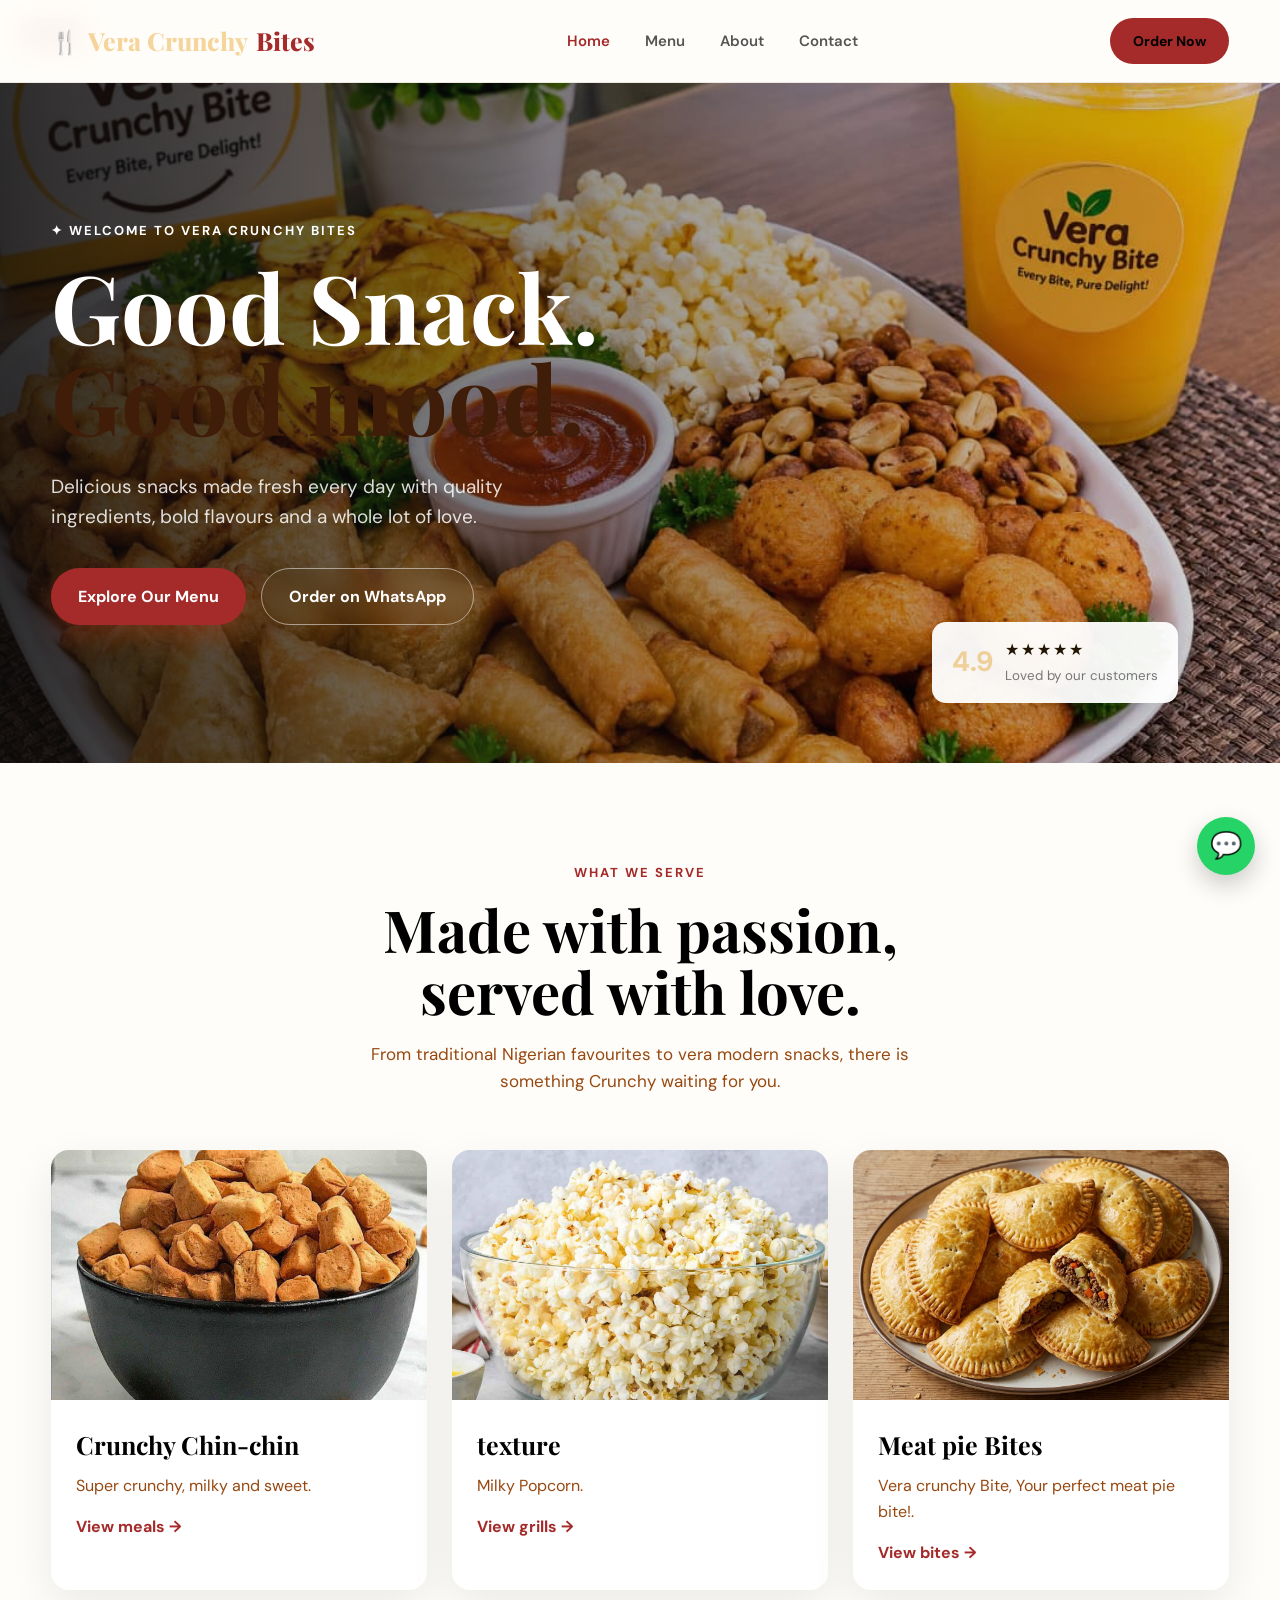
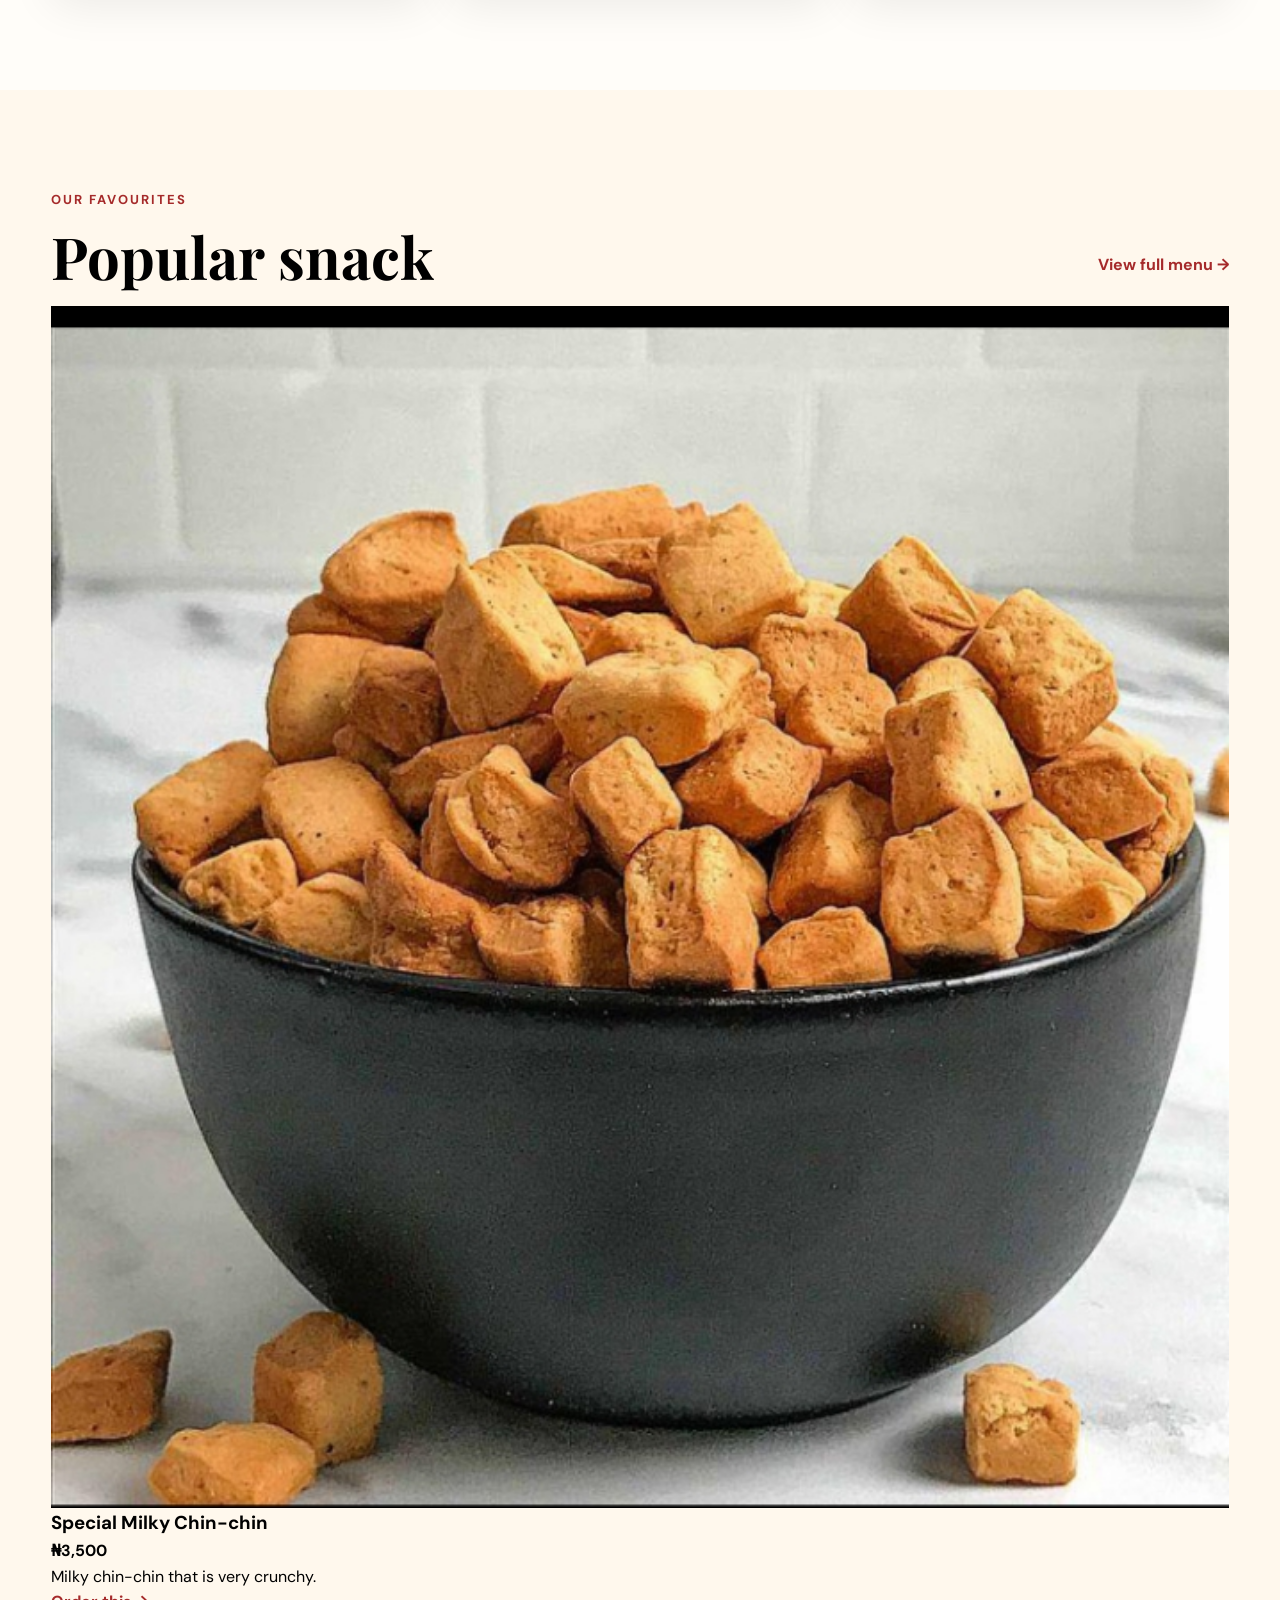
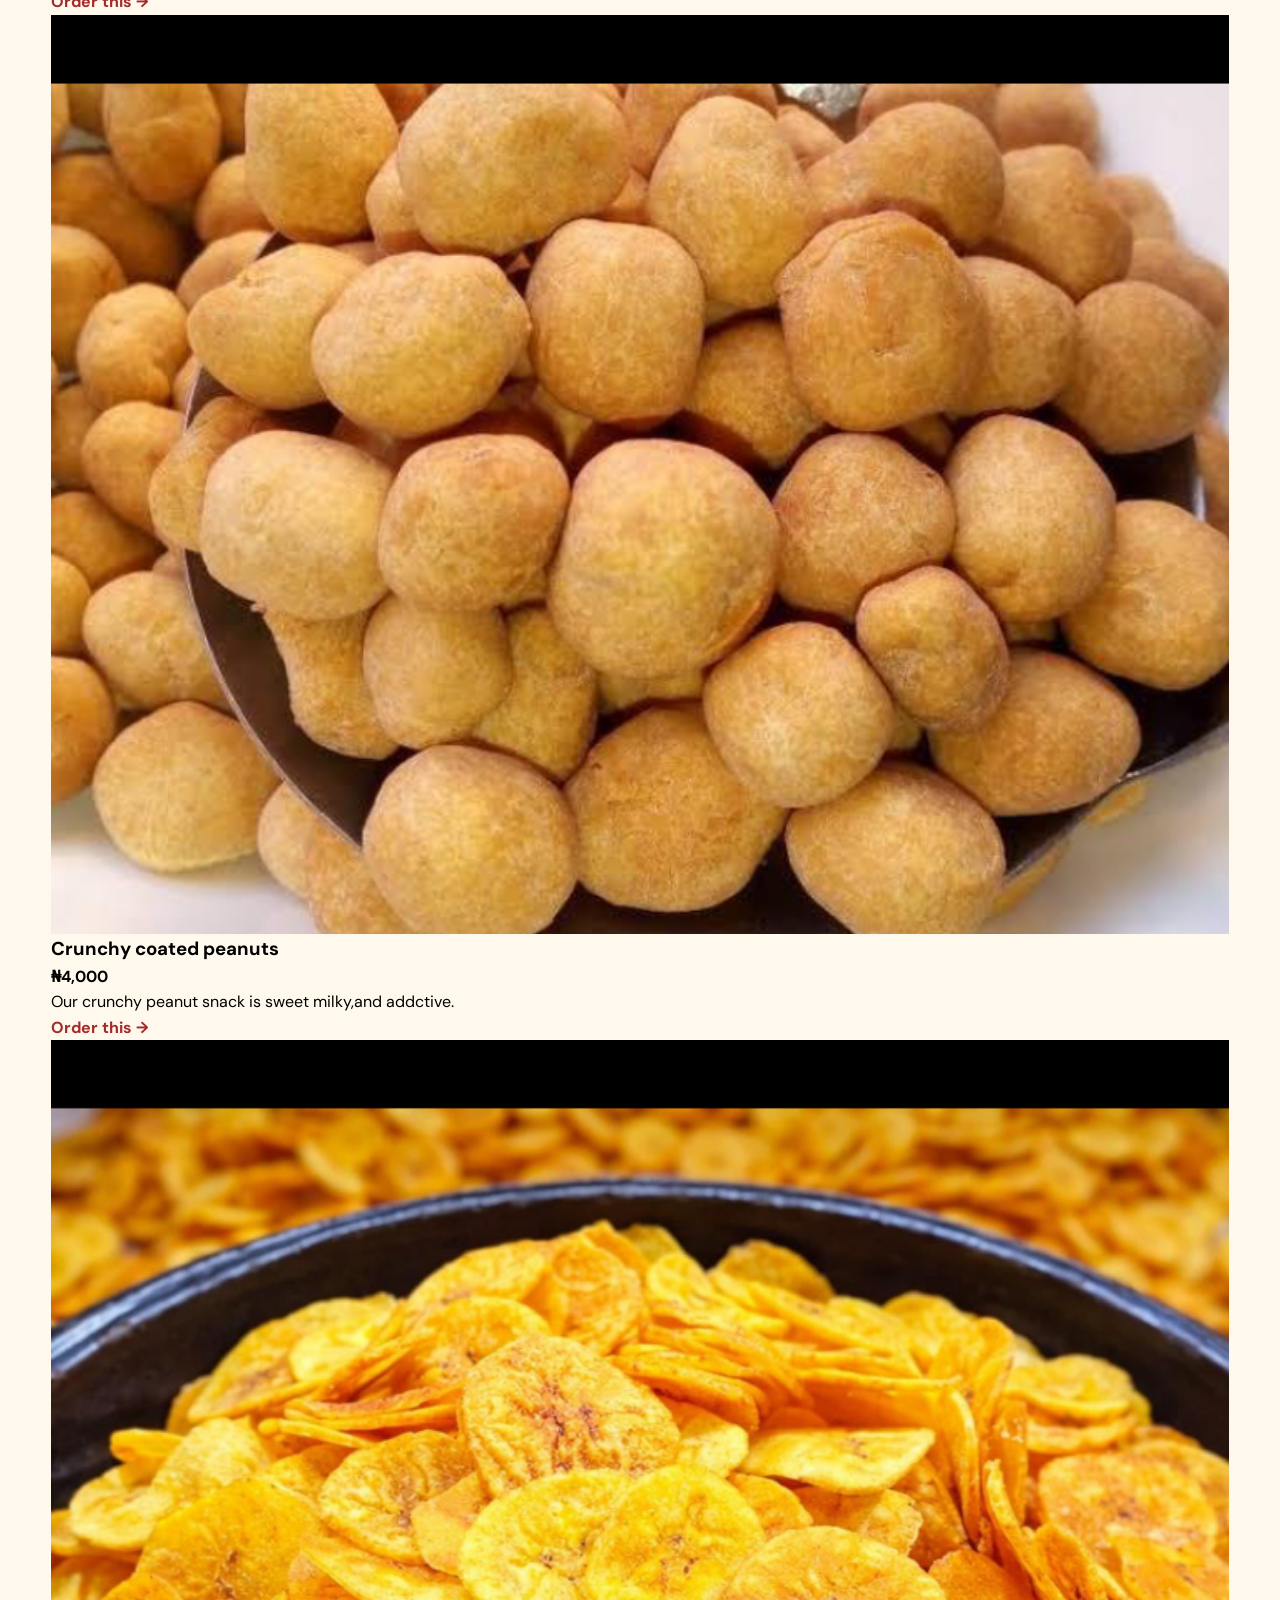
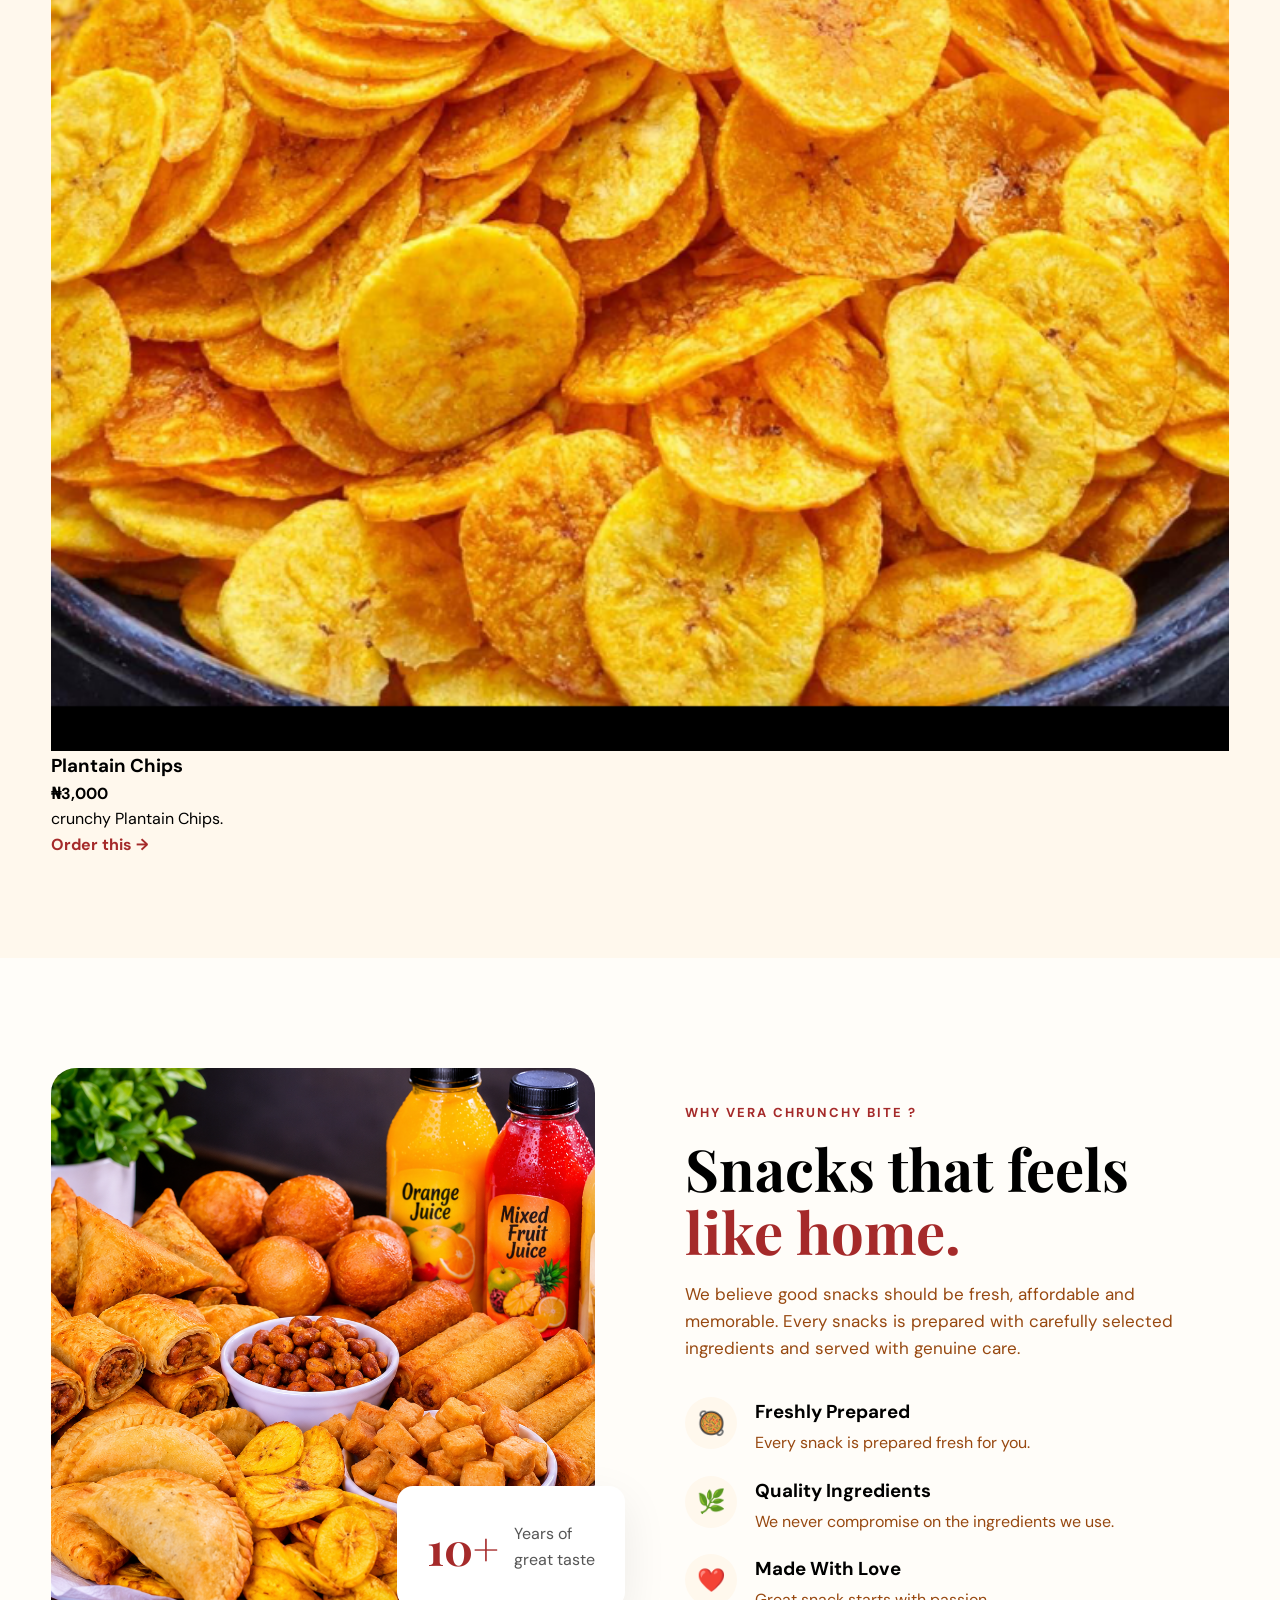
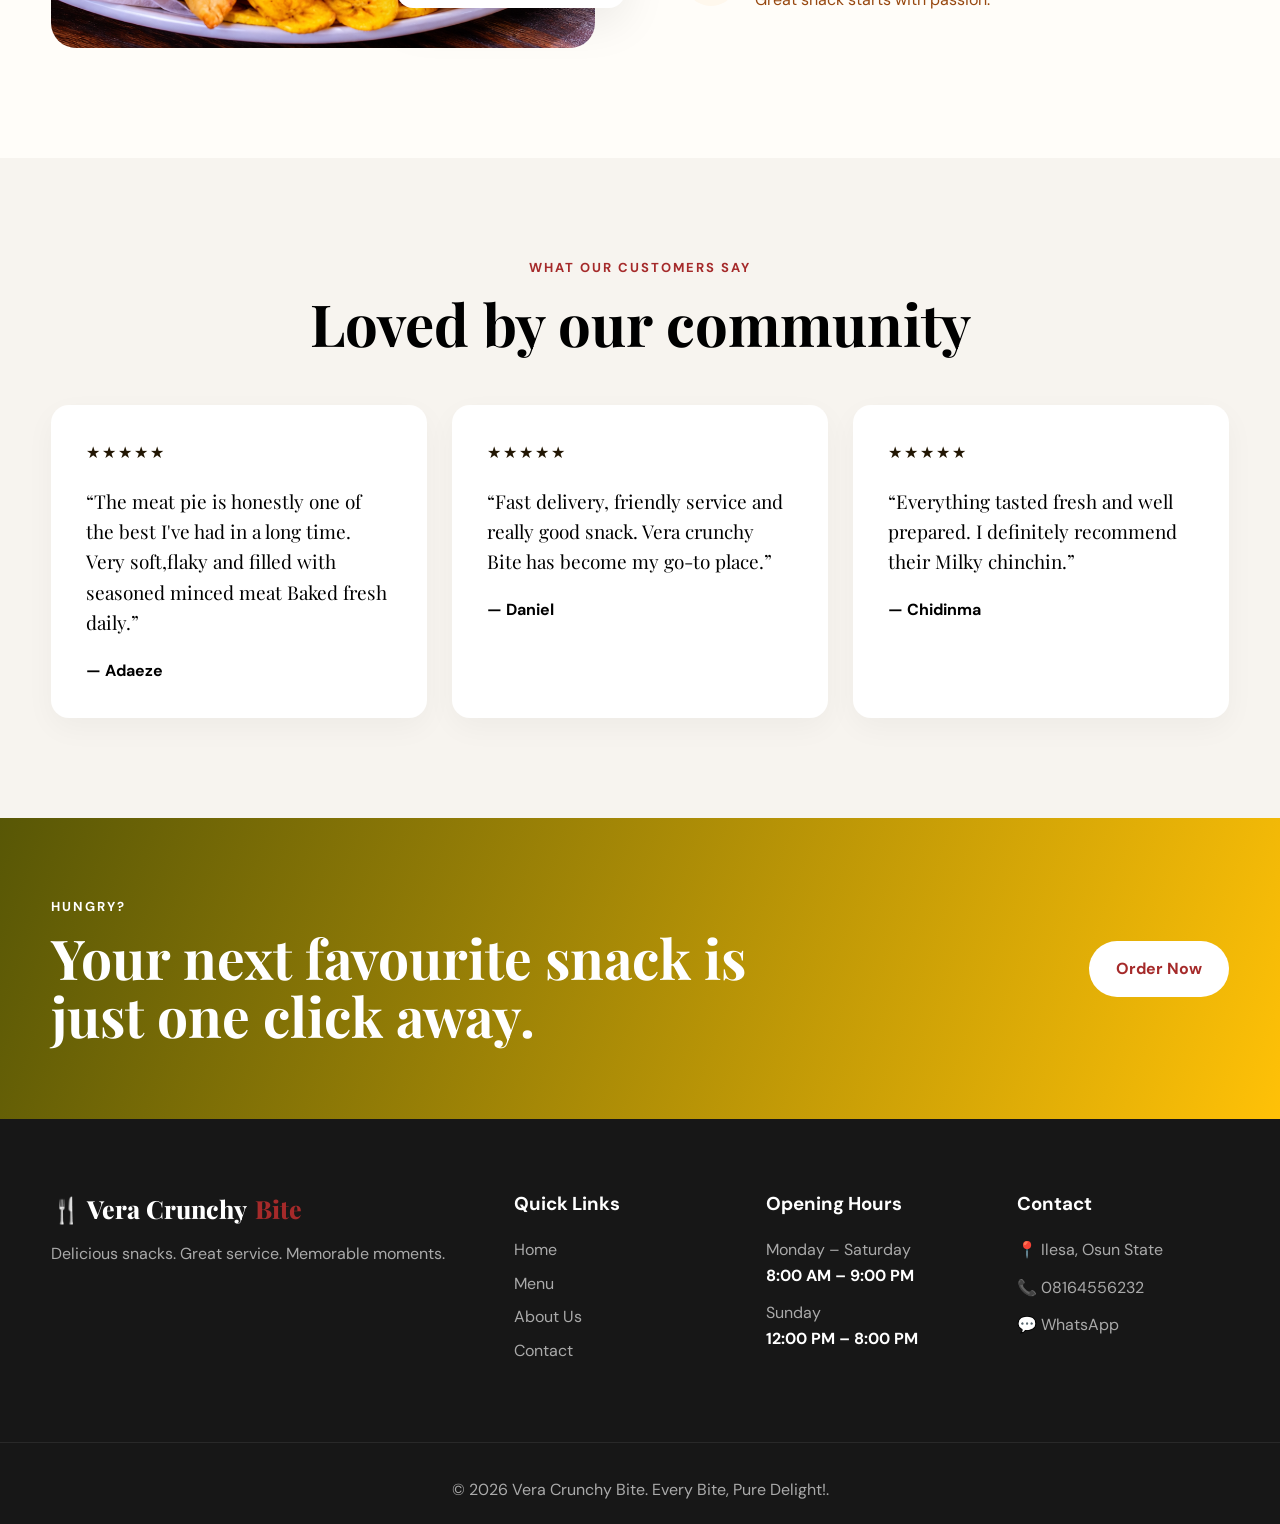
==== commit 19965028: "Update index.html" ====
--- a/index.html
+++ b/index.html
@@ -94,7 +94,7 @@
             </div>
             <div class="category-card">
                 <div class="category-image">
-                    <img src="popcorn image.png">
+                    <img src="popcorn2 image.png">
                 </div>
                 <div class="category-content">
                     <h3>texture</h3>
--- a/style.css
+++ b/style.css
@@ -193,7 +193,7 @@
     min-height: 680px;
     position: relative;
     background:
-        url("vera image/Snack IMG-20261015-WA0088.jpg")
+        url("Snack IMG-20261015-WA0088.jpg")
         center/cover;
     display: flex;
     align-items: center;
@@ -569,7 +569,7 @@
             rgba(0,0,0,0.65),
             rgba(0,0,0,0.65)
         ),
-        url("vera image/Snack IMG-20261015-WA0088.jpg")
+        url("Snack IMG-20261015-WA0088.jpg")
         center/cover;
     color: white;
 }
@@ -806,7 +806,7 @@
             rgba(0,0,0,0.35),
             rgba(0,0,0,0.35)
         ),
-        url("vera image/Snack IMG-20261015-WA0088.jpg")
+        url("Snack IMG-20261015-WA0088.jpg")
         center/cover;
     display: grid;
     place-items: center;
@@ -953,4 +953,4 @@
     .page-hero {
         min-height: 350px;
     }
-}+}
